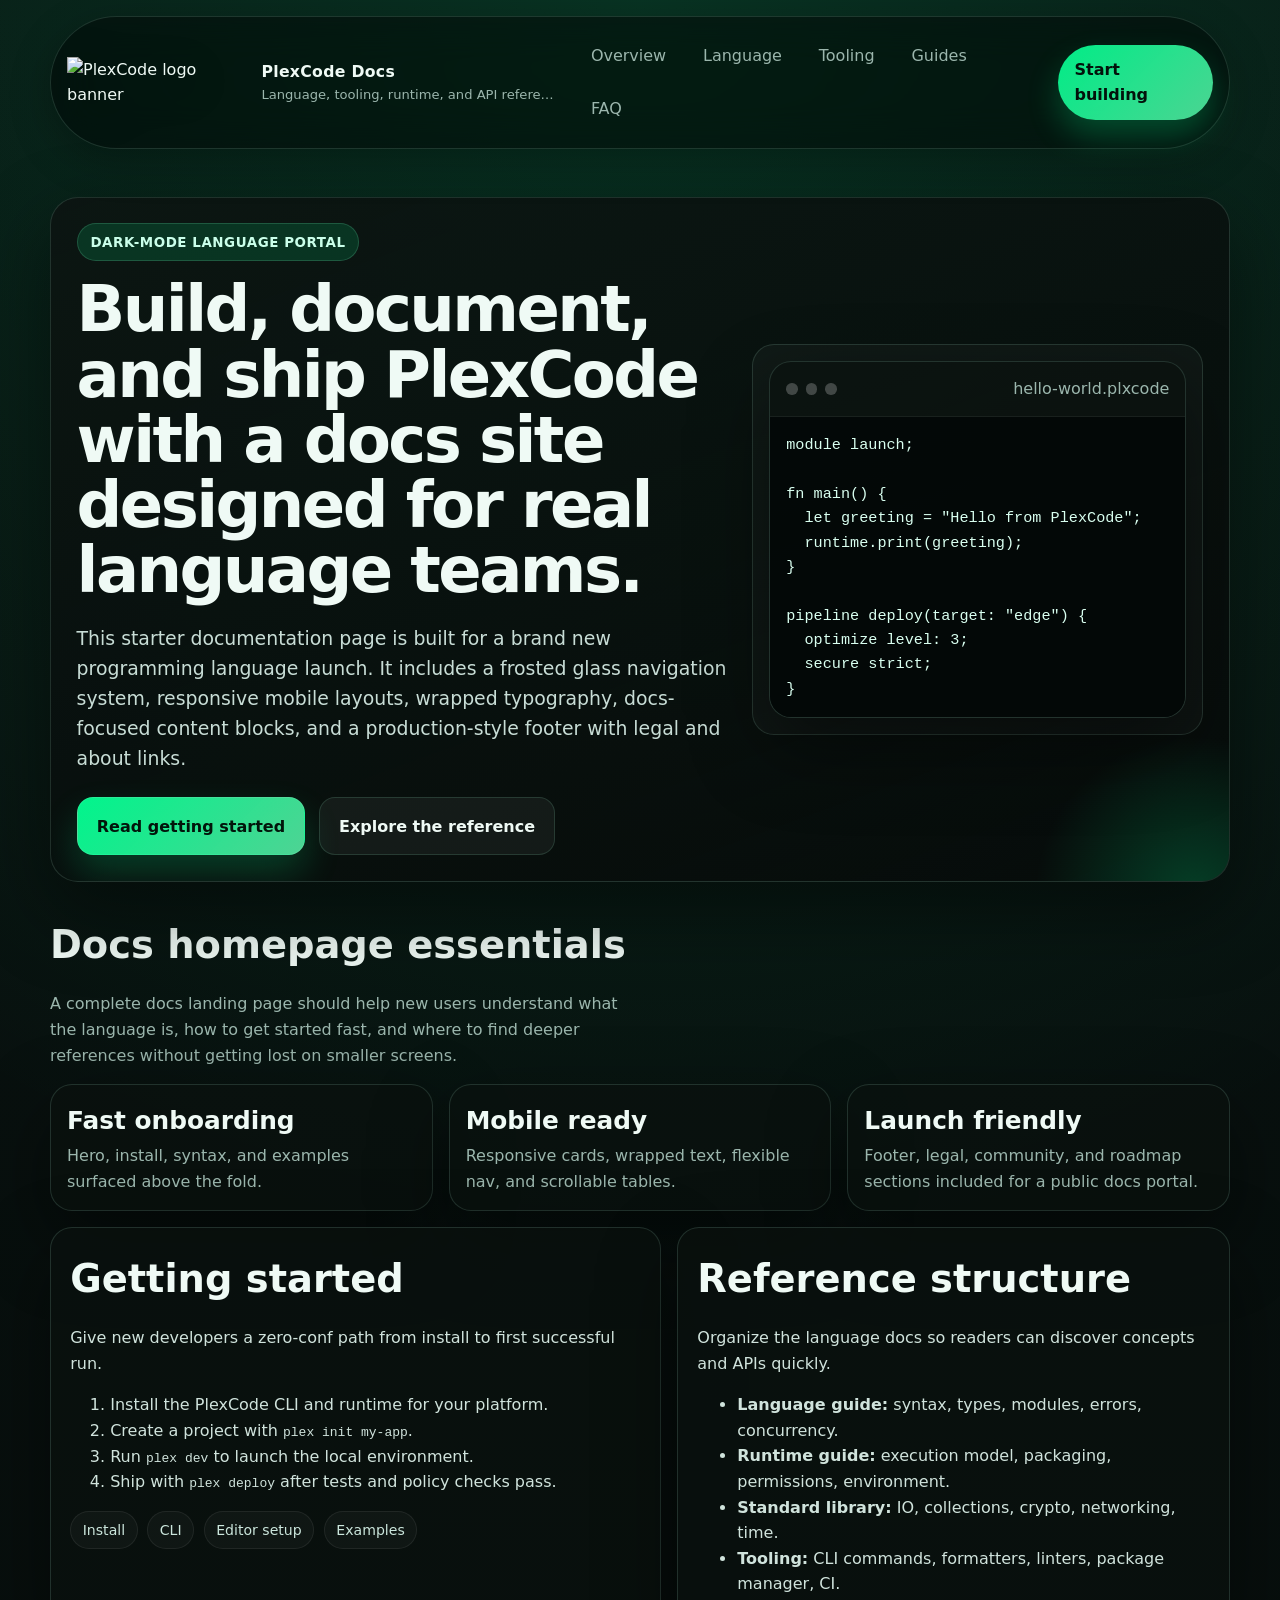
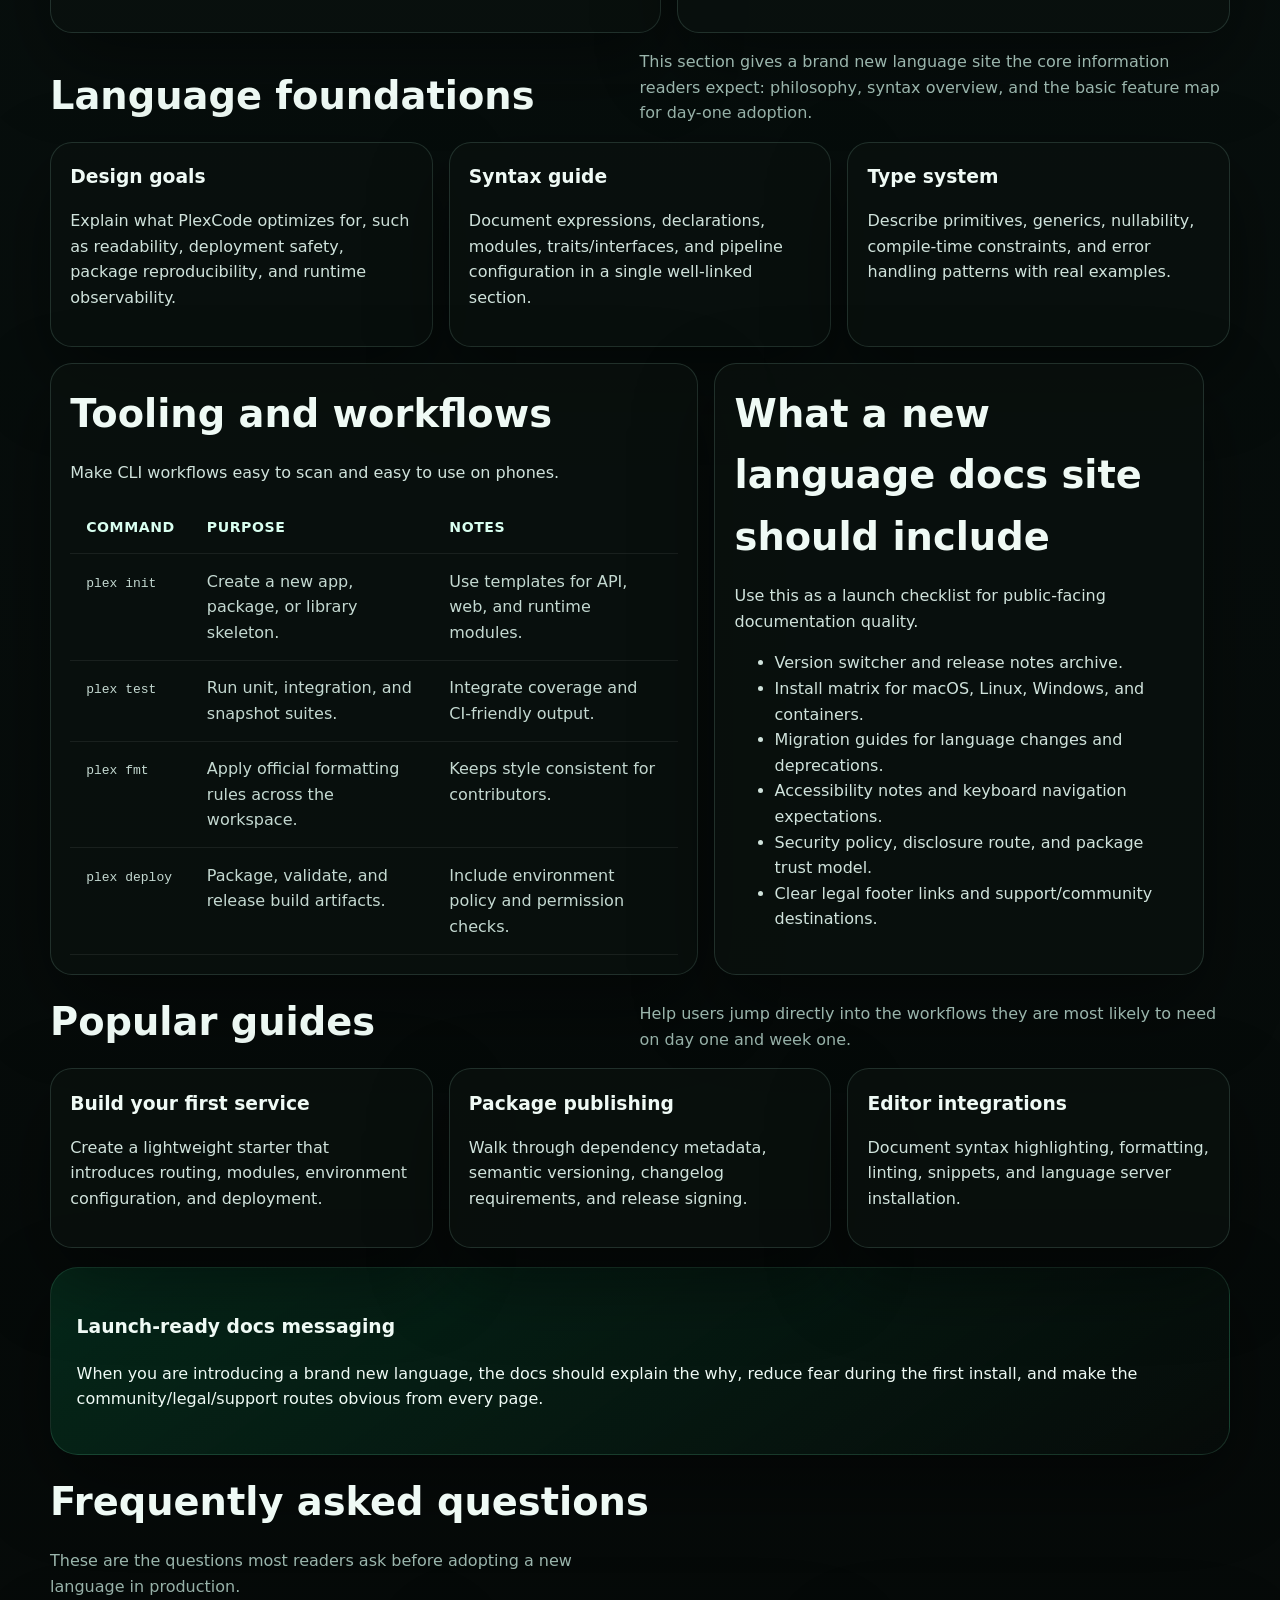
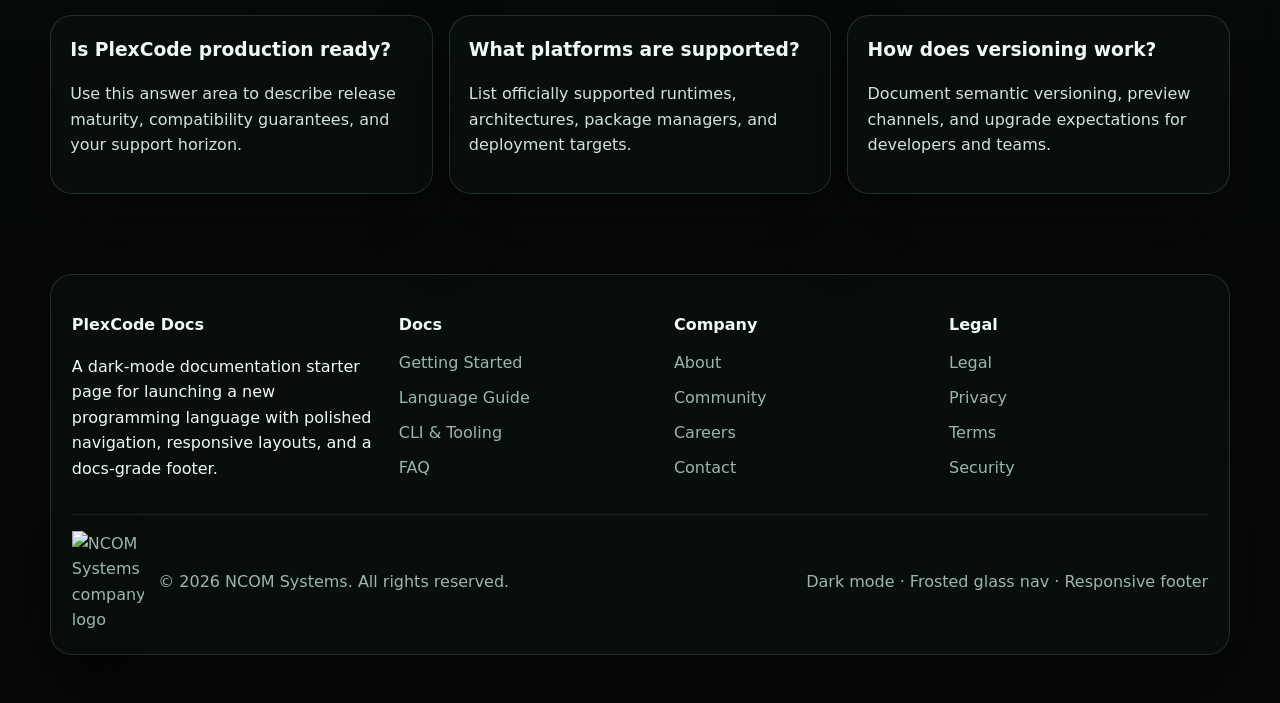
==== docs/index.html @ 43f0956f "Remove binary copies from docs site setup" ====
<!DOCTYPE html>
<html lang="en">
  <head>
    <meta charset="UTF-8" />
    <meta name="viewport" content="width=device-width, initial-scale=1.0" />
    <title>PlexCode Docs</title>
    <meta
      name="description"
      content="PlexCode documentation portal for language overview, syntax, tooling, workflows, and platform guidance."
    />
    <style>
      :root {
        color-scheme: dark;
        --bg: #07110f;
        --bg-accent: radial-gradient(circle at top, rgba(0, 245, 140, 0.14), transparent 32%),
          linear-gradient(180deg, #091311 0%, #050807 100%);
        --panel: rgba(10, 17, 15, 0.72);
        --panel-strong: rgba(7, 13, 11, 0.92);
        --border: rgba(180, 255, 222, 0.14);
        --text: #effaf5;
        --muted: #9bb6ad;
        --accent: #00f58c;
        --accent-soft: rgba(0, 245, 140, 0.14);
        --shadow: 0 30px 80px rgba(0, 0, 0, 0.45);
        --radius-xl: 28px;
        --radius-lg: 22px;
        --radius-md: 16px;
        --content-width: 1180px;
      }

      * {
        box-sizing: border-box;
      }

      html {
        scroll-behavior: smooth;
      }

      body {
        margin: 0;
        font-family: Inter, ui-sans-serif, system-ui, -apple-system, BlinkMacSystemFont, "Segoe UI",
          sans-serif;
        color: var(--text);
        background: var(--bg-accent);
        min-height: 100vh;
        line-height: 1.6;
        overflow-x: hidden;
      }

      img,
      svg {
        max-width: 100%;
      }

      a {
        color: inherit;
        text-decoration: none;
      }

      p,
      li,
      code,
      pre,
      h1,
      h2,
      h3,
      h4 {
        overflow-wrap: anywhere;
        word-break: break-word;
      }

      .page-shell {
        width: min(100% - 2rem, var(--content-width));
        margin: 0 auto;
      }

      .site-nav {
        position: sticky;
        top: 0;
        z-index: 1000;
        padding: 1rem 0;
      }

      .nav-bar {
        display: flex;
        align-items: center;
        justify-content: space-between;
        gap: 1rem;
        width: min(100% - 2rem, var(--content-width));
        margin: 0 auto;
        padding: 0.9rem 1rem;
        border: 1px solid var(--border);
        background: rgba(6, 10, 9, 0.58);
        backdrop-filter: blur(20px) saturate(150%);
        -webkit-backdrop-filter: blur(20px) saturate(150%);
        border-radius: 999px;
        box-shadow: 0 12px 40px rgba(0, 0, 0, 0.26);
      }

      .brand {
        display: inline-flex;
        align-items: center;
        gap: 0.85rem;
        min-width: 0;
      }

      .brand-mark {
        width: clamp(7.5rem, 18vw, 11.5rem);
        height: auto;
        display: block;
        object-fit: contain;
        filter: drop-shadow(0 10px 22px rgba(0, 0, 0, 0.3));
      }

      .brand-copy {
        min-width: 0;
      }

      .brand-copy strong,
      .brand-copy span {
        display: block;
        white-space: nowrap;
        overflow: hidden;
        text-overflow: ellipsis;
      }

      .brand-copy strong {
        font-size: 0.98rem;
        letter-spacing: 0.02em;
      }

      .brand-copy span {
        color: var(--muted);
        font-size: 0.82rem;
      }

      .nav-links {
        display: flex;
        align-items: center;
        gap: 0.3rem;
        flex-wrap: wrap;
      }

      .nav-links a,
      .nav-cta,
      .mobile-panel a {
        border-radius: 999px;
        padding: 0.72rem 1rem;
        color: var(--muted);
        transition: background-color 0.2s ease, color 0.2s ease, transform 0.2s ease;
      }

      .nav-links a:hover,
      .nav-links a:focus-visible,
      .mobile-panel a:hover,
      .mobile-panel a:focus-visible {
        background: rgba(255, 255, 255, 0.05);
        color: var(--text);
      }

      .nav-cta {
        background: linear-gradient(135deg, rgba(0, 245, 140, 0.96), rgba(92, 255, 176, 0.82));
        color: #03120b;
        font-weight: 700;
        box-shadow: 0 16px 32px rgba(0, 245, 140, 0.24);
      }

      .nav-cta:hover,
      .nav-cta:focus-visible {
        transform: translateY(-1px);
      }

      .menu-toggle {
        display: none;
        align-items: center;
        justify-content: center;
        width: 3rem;
        height: 3rem;
        border-radius: 999px;
        border: 1px solid var(--border);
        background: rgba(255, 255, 255, 0.04);
        color: var(--text);
        cursor: pointer;
      }

      .mobile-panel {
        display: none;
        width: min(100% - 2rem, var(--content-width));
        margin: 0.75rem auto 0;
        padding: 0.8rem;
        border-radius: 26px;
        border: 1px solid var(--border);
        background: rgba(8, 13, 12, 0.78);
        backdrop-filter: blur(20px) saturate(140%);
        -webkit-backdrop-filter: blur(20px) saturate(140%);
        box-shadow: var(--shadow);
      }

      .mobile-panel.open {
        display: grid;
        gap: 0.4rem;
      }

      .hero {
        padding: 2rem 0 1rem;
      }

      .hero-card {
        position: relative;
        overflow: hidden;
        border-radius: var(--radius-xl);
        border: 1px solid var(--border);
        background: linear-gradient(160deg, rgba(12, 21, 18, 0.95), rgba(6, 10, 9, 0.84));
        box-shadow: var(--shadow);
        padding: clamp(1.5rem, 2vw, 2rem);
      }

      .hero-grid {
        display: grid;
        grid-template-columns: 1.3fr 0.9fr;
        gap: 1.5rem;
        align-items: center;
      }

      .hero-card::after {
        content: "";
        position: absolute;
        inset: auto -12% -28% auto;
        width: 22rem;
        height: 22rem;
        background: radial-gradient(circle, rgba(0, 245, 140, 0.22), transparent 64%);
        pointer-events: none;
      }

      .eyebrow {
        display: inline-flex;
        align-items: center;
        gap: 0.55rem;
        padding: 0.45rem 0.8rem;
        border-radius: 999px;
        background: var(--accent-soft);
        color: #caffea;
        border: 1px solid rgba(130, 255, 198, 0.18);
        font-size: 0.84rem;
        font-weight: 700;
        letter-spacing: 0.04em;
        text-transform: uppercase;
      }

      h1 {
        font-size: clamp(2.2rem, 5vw, 4.6rem);
        line-height: 1.02;
        margin: 1rem 0;
        letter-spacing: -0.04em;
      }

      .hero p {
        font-size: clamp(1rem, 1.7vw, 1.18rem);
        color: #c8ddd6;
        max-width: 62ch;
      }

      .hero-actions {
        display: flex;
        flex-wrap: wrap;
        gap: 0.85rem;
        margin-top: 1.5rem;
      }

      .button {
        display: inline-flex;
        align-items: center;
        justify-content: center;
        gap: 0.65rem;
        padding: 0.95rem 1.2rem;
        border-radius: 16px;
        border: 1px solid rgba(157, 255, 210, 0.14);
        background: rgba(255, 255, 255, 0.05);
        color: var(--text);
        font-weight: 700;
      }

      .button.primary {
        background: linear-gradient(135deg, rgba(0, 245, 140, 1), rgba(94, 255, 178, 0.82));
        color: #02150b;
        box-shadow: 0 18px 36px rgba(0, 245, 140, 0.2);
      }

      .stat-grid,
      .card-grid,
      .footer-grid {
        display: grid;
        gap: 1rem;
      }

      .stat-grid {
        grid-template-columns: repeat(3, minmax(0, 1fr));
      }

      .stat-card,
      .doc-card,
      .code-panel,
      .footer-panel {
        border-radius: var(--radius-lg);
        border: 1px solid var(--border);
        background: var(--panel);
        box-shadow: var(--shadow);
      }

      .stat-card {
        padding: 1rem;
      }

      .stat-card strong {
        display: block;
        font-size: 1.55rem;
        margin-bottom: 0.15rem;
      }

      .stat-card span {
        color: var(--muted);
      }

      .preview {
        padding: 1rem;
        border-radius: var(--radius-lg);
        border: 1px solid rgba(181, 255, 223, 0.14);
        background: rgba(255, 255, 255, 0.03);
      }

      .code-panel {
        overflow: hidden;
      }

      .code-header {
        display: flex;
        align-items: center;
        justify-content: space-between;
        gap: 1rem;
        padding: 0.9rem 1rem;
        border-bottom: 1px solid rgba(255, 255, 255, 0.06);
        color: var(--muted);
      }

      .code-dots {
        display: inline-flex;
        gap: 0.5rem;
      }

      .code-dots span {
        width: 0.72rem;
        height: 0.72rem;
        border-radius: 50%;
        background: rgba(255, 255, 255, 0.22);
      }

      pre {
        margin: 0;
        padding: 1rem;
        font-size: 0.95rem;
        color: #d9fff0;
        background: rgba(2, 7, 6, 0.84);
        overflow-x: auto;
      }

      main {
        padding-bottom: 4rem;
      }

      section {
        padding: 1rem 0 0;
      }

      .section-header {
        display: flex;
        align-items: end;
        justify-content: space-between;
        gap: 1rem;
        margin-bottom: 1rem;
        flex-wrap: wrap;
      }

      .section-header h2 {
        margin: 0;
        font-size: clamp(1.6rem, 3vw, 2.4rem);
      }

      .section-header p {
        margin: 0;
        color: var(--muted);
        max-width: 58ch;
      }

      .card-grid {
        grid-template-columns: repeat(3, minmax(0, 1fr));
      }

      .doc-card {
        padding: 1.2rem;
      }

      .doc-card h3 {
        margin-top: 0;
        margin-bottom: 0.45rem;
      }

      .doc-card p,
      .doc-card li {
        color: #d0e3dc;
      }

      .chip-row {
        display: flex;
        flex-wrap: wrap;
        gap: 0.6rem;
      }

      .chip {
        display: inline-flex;
        align-items: center;
        padding: 0.42rem 0.72rem;
        border-radius: 999px;
        border: 1px solid rgba(255, 255, 255, 0.07);
        background: rgba(255, 255, 255, 0.03);
        color: #cbe6dc;
        font-size: 0.88rem;
      }

      .two-up {
        display: grid;
        grid-template-columns: 1.05fr 0.95fr;
        gap: 1rem;
      }

      .table-wrap {
        overflow-x: auto;
      }

      table {
        width: 100%;
        border-collapse: collapse;
        min-width: 38rem;
      }

      th,
      td {
        text-align: left;
        padding: 0.9rem 1rem;
        border-bottom: 1px solid rgba(255, 255, 255, 0.07);
        vertical-align: top;
      }

      th {
        color: #d9fff0;
        font-size: 0.88rem;
        letter-spacing: 0.04em;
        text-transform: uppercase;
      }

      td {
        color: #c4d9d1;
      }

      .cta-panel {
        margin-top: 1.2rem;
        padding: clamp(1.3rem, 2vw, 1.8rem);
        border-radius: var(--radius-xl);
        border: 1px solid rgba(133, 255, 200, 0.14);
        background: linear-gradient(145deg, rgba(0, 245, 140, 0.12), rgba(7, 12, 10, 0.86));
        box-shadow: var(--shadow);
      }

      footer {
        padding: 1rem 0 3rem;
      }

      .footer-panel {
        padding: 1.3rem;
      }

      .footer-grid {
        grid-template-columns: 1.2fr repeat(3, minmax(0, 1fr));
      }

      .footer-title {
        margin: 0 0 0.75rem;
        font-size: 1rem;
      }

      .footer-list {
        list-style: none;
        margin: 0;
        padding: 0;
        display: grid;
        gap: 0.6rem;
        color: var(--muted);
      }

      .footer-bottom {
        display: flex;
        align-items: center;
        justify-content: space-between;
        gap: 1rem;
        margin-top: 1rem;
        padding-top: 1rem;
        border-top: 1px solid rgba(255, 255, 255, 0.08);
        color: var(--muted);
        flex-wrap: wrap;
      }

      .footer-signoff {
        display: inline-flex;
        align-items: center;
        gap: 0.9rem;
        min-width: 0;
      }

      .footer-logo {
        width: clamp(3rem, 8vw, 4.5rem);
        height: auto;
        object-fit: contain;
        filter: drop-shadow(0 12px 20px rgba(0, 0, 0, 0.3));
        flex-shrink: 0;
      }

      @media (max-width: 980px) {
        .hero-grid,
        .two-up,
        .card-grid,
        .footer-grid,
        .stat-grid {
          grid-template-columns: 1fr;
        }

        .nav-links,
        .nav-cta {
          display: none;
        }

        .menu-toggle {
          display: inline-flex;
        }

        .nav-bar {
          border-radius: 28px;
        }
      }

      @media (max-width: 640px) {
        body {
          font-size: 15px;
        }

        .page-shell,
        .nav-bar,
        .mobile-panel {
          width: min(100% - 1rem, var(--content-width));
        }

        .hero-card,
        .doc-card,
        .stat-card,
        .footer-panel,
        .cta-panel {
          border-radius: 20px;
        }

        .button,
        .nav-links a,
        .mobile-panel a,
        .nav-cta {
          width: 100%;
          justify-content: center;
        }

        table {
          min-width: 30rem;
        }
      }
    </style>
  </head>
  <body>
    <header class="site-nav">
      <div class="nav-bar">
        <a class="brand" href="#top" aria-label="PlexCode Docs home">
          <img class="brand-mark" src="https://raw.githubusercontent.com/pfn000/PleX/main/Assets/Images/PleXcode%20Banner.PNG" alt="PlexCode logo banner" />
          <div class="brand-copy">
            <strong>PlexCode Docs</strong>
            <span>Language, tooling, runtime, and API reference</span>
          </div>
        </a>

        <nav class="nav-links" aria-label="Primary navigation">
          <a href="#overview">Overview</a>
          <a href="#language">Language</a>
          <a href="#tooling">Tooling</a>
          <a href="#guides">Guides</a>
          <a href="#faq">FAQ</a>
        </nav>

        <a class="nav-cta" href="#start">Start building</a>
        <button class="menu-toggle" id="menuToggle" aria-expanded="false" aria-controls="mobileMenu">
          ☰
        </button>
      </div>

      <nav class="mobile-panel" id="mobileMenu" aria-label="Mobile navigation">
        <a href="#overview">Overview</a>
        <a href="#language">Language</a>
        <a href="#tooling">Tooling</a>
        <a href="#guides">Guides</a>
        <a href="#faq">FAQ</a>
        <a class="nav-cta" href="#start">Start building</a>
      </nav>
    </header>

    <main id="top">
      <section class="hero">
        <div class="page-shell">
          <div class="hero-card">
            <div class="hero-grid">
              <div>
                <div class="eyebrow">Dark-mode language portal</div>
                <h1>Build, document, and ship PlexCode with a docs site designed for real language teams.</h1>
                <p>
                  This starter documentation page is built for a brand new programming language launch. It includes a frosted glass navigation system, responsive mobile layouts, wrapped typography, docs-focused content blocks, and a production-style footer with legal and about links.
                </p>
                <div class="hero-actions">
                  <a class="button primary" href="#start">Read getting started</a>
                  <a class="button" href="#reference">Explore the reference</a>
                </div>
              </div>

              <div class="preview">
                <div class="code-panel">
                  <div class="code-header">
                    <span class="code-dots"><span></span><span></span><span></span></span>
                    <span>hello-world.plxcode</span>
                  </div>
                  <pre><code>module launch;

fn main() {
  let greeting = "Hello from PlexCode";
  runtime.print(greeting);
}

pipeline deploy(target: "edge") {
  optimize level: 3;
  secure strict;
}</code></pre>
                </div>
              </div>
            </div>
          </div>
        </div>
      </section>

      <section id="overview">
        <div class="page-shell">
          <div class="section-header">
            <div>
              <h2>Docs homepage essentials</h2>
            </div>
            <p>
              A complete docs landing page should help new users understand what the language is, how to get started fast, and where to find deeper references without getting lost on smaller screens.
            </p>
          </div>

          <div class="stat-grid">
            <article class="stat-card">
              <strong>Fast onboarding</strong>
              <span>Hero, install, syntax, and examples surfaced above the fold.</span>
            </article>
            <article class="stat-card">
              <strong>Mobile ready</strong>
              <span>Responsive cards, wrapped text, flexible nav, and scrollable tables.</span>
            </article>
            <article class="stat-card">
              <strong>Launch friendly</strong>
              <span>Footer, legal, community, and roadmap sections included for a public docs portal.</span>
            </article>
          </div>
        </div>
      </section>

      <section id="start">
        <div class="page-shell two-up">
          <article class="doc-card">
            <div class="section-header">
              <div>
                <h2>Getting started</h2>
              </div>
              <p>Give new developers a zero-conf path from install to first successful run.</p>
            </div>
            <ol>
              <li>Install the PlexCode CLI and runtime for your platform.</li>
              <li>Create a project with <code>plex init my-app</code>.</li>
              <li>Run <code>plex dev</code> to launch the local environment.</li>
              <li>Ship with <code>plex deploy</code> after tests and policy checks pass.</li>
            </ol>
            <div class="chip-row" aria-label="Quick links">
              <span class="chip">Install</span>
              <span class="chip">CLI</span>
              <span class="chip">Editor setup</span>
              <span class="chip">Examples</span>
            </div>
          </article>

          <article class="doc-card" id="reference">
            <div class="section-header">
              <div>
                <h2>Reference structure</h2>
              </div>
              <p>Organize the language docs so readers can discover concepts and APIs quickly.</p>
            </div>
            <ul>
              <li><strong>Language guide:</strong> syntax, types, modules, errors, concurrency.</li>
              <li><strong>Runtime guide:</strong> execution model, packaging, permissions, environment.</li>
              <li><strong>Standard library:</strong> IO, collections, crypto, networking, time.</li>
              <li><strong>Tooling:</strong> CLI commands, formatters, linters, package manager, CI.</li>
            </ul>
          </article>
        </div>
      </section>

      <section id="language">
        <div class="page-shell">
          <div class="section-header">
            <div>
              <h2>Language foundations</h2>
            </div>
            <p>
              This section gives a brand new language site the core information readers expect: philosophy, syntax overview, and the basic feature map for day-one adoption.
            </p>
          </div>

          <div class="card-grid">
            <article class="doc-card">
              <h3>Design goals</h3>
              <p>Explain what PlexCode optimizes for, such as readability, deployment safety, package reproducibility, and runtime observability.</p>
            </article>
            <article class="doc-card">
              <h3>Syntax guide</h3>
              <p>Document expressions, declarations, modules, traits/interfaces, and pipeline configuration in a single well-linked section.</p>
            </article>
            <article class="doc-card">
              <h3>Type system</h3>
              <p>Describe primitives, generics, nullability, compile-time constraints, and error handling patterns with real examples.</p>
            </article>
          </div>
        </div>
      </section>

      <section id="tooling">
        <div class="page-shell two-up">
          <article class="doc-card">
            <div class="section-header">
              <div>
                <h2>Tooling and workflows</h2>
              </div>
              <p>Make CLI workflows easy to scan and easy to use on phones.</p>
            </div>
            <div class="table-wrap">
              <table>
                <thead>
                  <tr>
                    <th>Command</th>
                    <th>Purpose</th>
                    <th>Notes</th>
                  </tr>
                </thead>
                <tbody>
                  <tr>
                    <td><code>plex init</code></td>
                    <td>Create a new app, package, or library skeleton.</td>
                    <td>Use templates for API, web, and runtime modules.</td>
                  </tr>
                  <tr>
                    <td><code>plex test</code></td>
                    <td>Run unit, integration, and snapshot suites.</td>
                    <td>Integrate coverage and CI-friendly output.</td>
                  </tr>
                  <tr>
                    <td><code>plex fmt</code></td>
                    <td>Apply official formatting rules across the workspace.</td>
                    <td>Keeps style consistent for contributors.</td>
                  </tr>
                  <tr>
                    <td><code>plex deploy</code></td>
                    <td>Package, validate, and release build artifacts.</td>
                    <td>Include environment policy and permission checks.</td>
                  </tr>
                </tbody>
              </table>
            </div>
          </article>

          <article class="doc-card">
            <div class="section-header">
              <div>
                <h2>What a new language docs site should include</h2>
              </div>
              <p>Use this as a launch checklist for public-facing documentation quality.</p>
            </div>
            <ul>
              <li>Version switcher and release notes archive.</li>
              <li>Install matrix for macOS, Linux, Windows, and containers.</li>
              <li>Migration guides for language changes and deprecations.</li>
              <li>Accessibility notes and keyboard navigation expectations.</li>
              <li>Security policy, disclosure route, and package trust model.</li>
              <li>Clear legal footer links and support/community destinations.</li>
            </ul>
          </article>
        </div>
      </section>

      <section id="guides">
        <div class="page-shell">
          <div class="section-header">
            <div>
              <h2>Popular guides</h2>
            </div>
            <p>Help users jump directly into the workflows they are most likely to need on day one and week one.</p>
          </div>
          <div class="card-grid">
            <article class="doc-card">
              <h3>Build your first service</h3>
              <p>Create a lightweight starter that introduces routing, modules, environment configuration, and deployment.</p>
            </article>
            <article class="doc-card">
              <h3>Package publishing</h3>
              <p>Walk through dependency metadata, semantic versioning, changelog requirements, and release signing.</p>
            </article>
            <article class="doc-card">
              <h3>Editor integrations</h3>
              <p>Document syntax highlighting, formatting, linting, snippets, and language server installation.</p>
            </article>
          </div>

          <div class="cta-panel">
            <h3>Launch-ready docs messaging</h3>
            <p>
              When you are introducing a brand new language, the docs should explain the why, reduce fear during the first install, and make the community/legal/support routes obvious from every page.
            </p>
          </div>
        </div>
      </section>

      <section id="faq">
        <div class="page-shell">
          <div class="section-header">
            <div>
              <h2>Frequently asked questions</h2>
            </div>
            <p>These are the questions most readers ask before adopting a new language in production.</p>
          </div>
          <div class="card-grid">
            <article class="doc-card">
              <h3>Is PlexCode production ready?</h3>
              <p>Use this answer area to describe release maturity, compatibility guarantees, and your support horizon.</p>
            </article>
            <article class="doc-card">
              <h3>What platforms are supported?</h3>
              <p>List officially supported runtimes, architectures, package managers, and deployment targets.</p>
            </article>
            <article class="doc-card">
              <h3>How does versioning work?</h3>
              <p>Document semantic versioning, preview channels, and upgrade expectations for developers and teams.</p>
            </article>
          </div>
        </div>
      </section>
    </main>

    <footer>
      <div class="page-shell">
        <div class="footer-panel">
          <div class="footer-grid">
            <section>
              <h3 class="footer-title">PlexCode Docs</h3>
              <p>
                A dark-mode documentation starter page for launching a new programming language with polished navigation, responsive layouts, and a docs-grade footer.
              </p>
            </section>
            <section>
              <h3 class="footer-title">Docs</h3>
              <ul class="footer-list">
                <li><a href="#start">Getting Started</a></li>
                <li><a href="#language">Language Guide</a></li>
                <li><a href="#tooling">CLI &amp; Tooling</a></li>
                <li><a href="#faq">FAQ</a></li>
              </ul>
            </section>
            <section>
              <h3 class="footer-title">Company</h3>
              <ul class="footer-list">
                <li><a href="#">About</a></li>
                <li><a href="#">Community</a></li>
                <li><a href="#">Careers</a></li>
                <li><a href="#">Contact</a></li>
              </ul>
            </section>
            <section>
              <h3 class="footer-title">Legal</h3>
              <ul class="footer-list">
                <li><a href="#">Legal</a></li>
                <li><a href="#">Privacy</a></li>
                <li><a href="#">Terms</a></li>
                <li><a href="#">Security</a></li>
              </ul>
            </section>
          </div>

          <div class="footer-bottom">
            <div class="footer-signoff">
              <img class="footer-logo" src="https://raw.githubusercontent.com/pfn000/PleX/main/Assets/Images/NCOM%20Logo.png" alt="NCOM Systems company logo" />
              <span>© 2026 NCOM Systems. All rights reserved.</span>
            </div>
            <span>Dark mode · Frosted glass nav · Responsive footer</span>
          </div>
        </div>
      </div>
    </footer>

    <script>
      const menuToggle = document.getElementById('menuToggle');
      const mobileMenu = document.getElementById('mobileMenu');

      menuToggle?.addEventListener('click', () => {
        const isOpen = mobileMenu.classList.toggle('open');
        menuToggle.setAttribute('aria-expanded', String(isOpen));
      });

      mobileMenu?.querySelectorAll('a').forEach((link) => {
        link.addEventListener('click', () => {
          mobileMenu.classList.remove('open');
          menuToggle.setAttribute('aria-expanded', 'false');
        });
      });
    </script>
  </body>
</html>
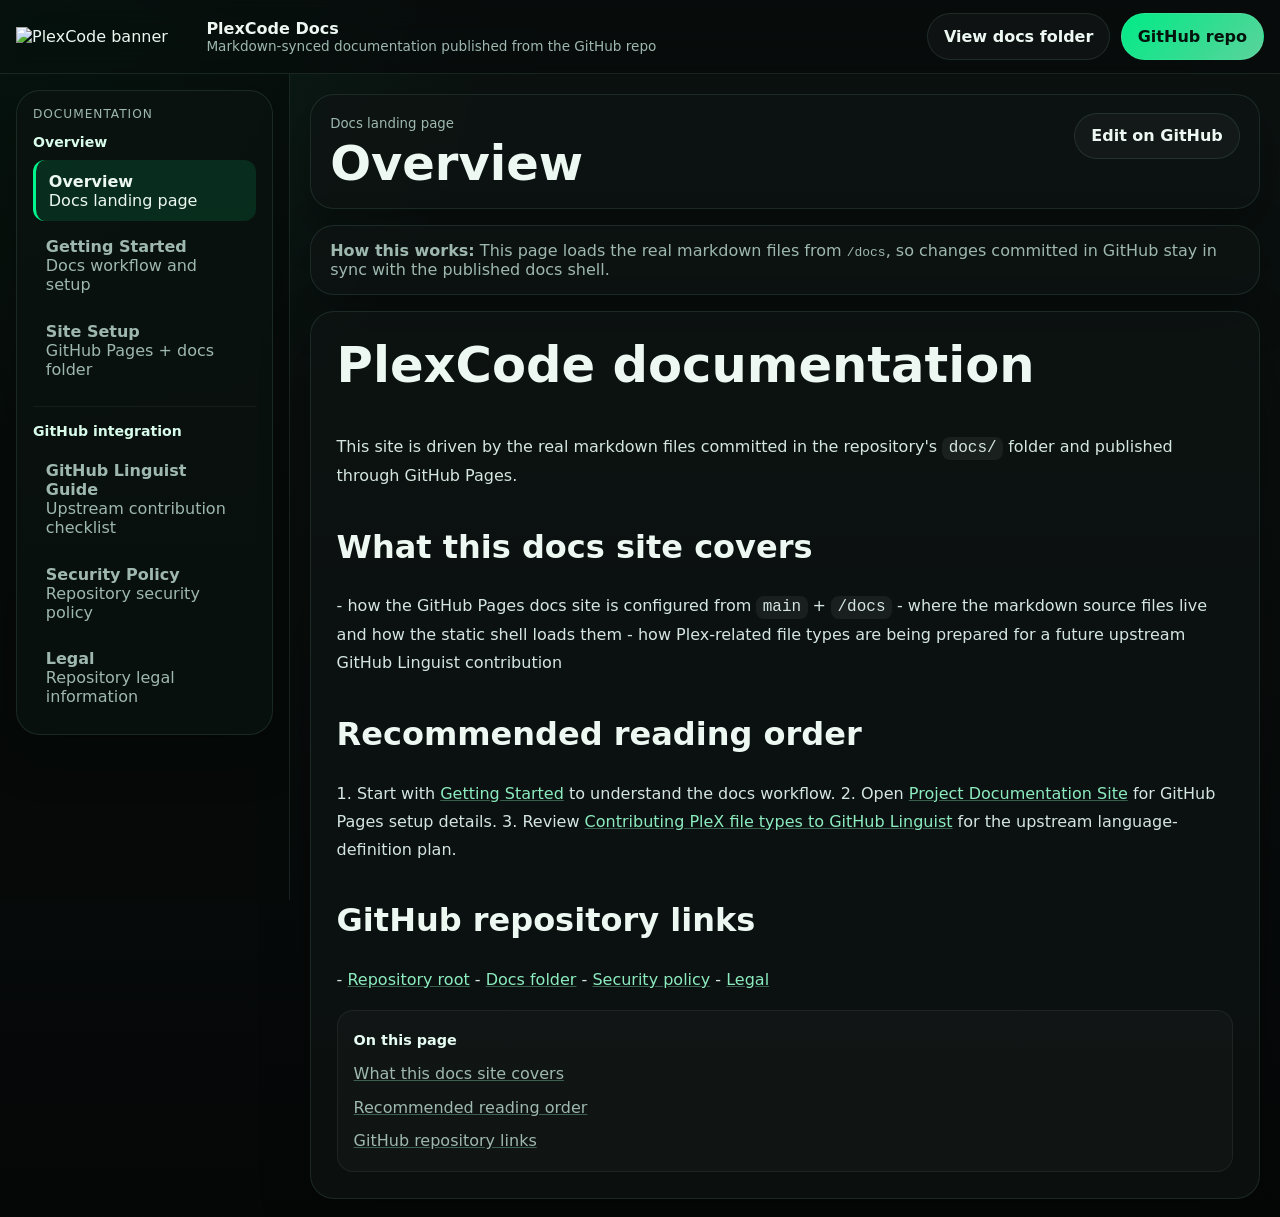
==== commit 5db96f33: "Redesign docs site as markdown-driven sidebar layout" ====
--- a/docs/index.html
+++ b/docs/index.html
@@ -6,26 +6,25 @@
     <title>PlexCode Docs</title>
     <meta
       name="description"
-      content="PlexCode documentation portal for language overview, syntax, tooling, workflows, and platform guidance."
+      content="PlexCode documentation rendered from the markdown files committed in the docs folder."
     />
     <style>
       :root {
         color-scheme: dark;
-        --bg: #07110f;
-        --bg-accent: radial-gradient(circle at top, rgba(0, 245, 140, 0.14), transparent 32%),
-          linear-gradient(180deg, #091311 0%, #050807 100%);
-        --panel: rgba(10, 17, 15, 0.72);
-        --panel-strong: rgba(7, 13, 11, 0.92);
-        --border: rgba(180, 255, 222, 0.14);
-        --text: #effaf5;
-        --muted: #9bb6ad;
+        --bg: #09100f;
+        --bg-elevated: rgba(14, 20, 18, 0.9);
+        --panel: rgba(17, 25, 22, 0.78);
+        --panel-soft: rgba(255, 255, 255, 0.03);
+        --border: rgba(177, 255, 219, 0.1);
+        --text: #edf8f2;
+        --muted: #9eb8af;
         --accent: #00f58c;
-        --accent-soft: rgba(0, 245, 140, 0.14);
-        --shadow: 0 30px 80px rgba(0, 0, 0, 0.45);
-        --radius-xl: 28px;
-        --radius-lg: 22px;
-        --radius-md: 16px;
-        --content-width: 1180px;
+        --accent-soft: rgba(0, 245, 140, 0.12);
+        --shadow: 0 18px 50px rgba(0, 0, 0, 0.28);
+        --topbar-h: 74px;
+        --sidebar-w: 290px;
+        --radius-xl: 24px;
+        --radius-lg: 18px;
       }
 
       * {
@@ -38,18 +37,12 @@
 
       body {
         margin: 0;
-        font-family: Inter, ui-sans-serif, system-ui, -apple-system, BlinkMacSystemFont, "Segoe UI",
-          sans-serif;
+        font-family: Inter, ui-sans-serif, system-ui, -apple-system, BlinkMacSystemFont, "Segoe UI", sans-serif;
+        background:
+          radial-gradient(circle at top left, rgba(0, 245, 140, 0.08), transparent 28%),
+          linear-gradient(180deg, #0b1210 0%, #050707 100%);
         color: var(--text);
-        background: var(--bg-accent);
         min-height: 100vh;
-        line-height: 1.6;
-        overflow-x: hidden;
-      }
-
-      img,
-      svg {
-        max-width: 100%;
       }
 
       a {
@@ -57,886 +50,565 @@
         text-decoration: none;
       }
 
+      img {
+        max-width: 100%;
+        display: block;
+      }
+
+      code,
+      pre,
       p,
       li,
-      code,
-      pre,
       h1,
       h2,
       h3,
-      h4 {
+      h4,
+      h5,
+      h6 {
         overflow-wrap: anywhere;
-        word-break: break-word;
-      }
-
-      .page-shell {
-        width: min(100% - 2rem, var(--content-width));
-        margin: 0 auto;
-      }
-
-      .site-nav {
+      }
+
+      .topbar {
         position: sticky;
         top: 0;
-        z-index: 1000;
-        padding: 1rem 0;
-      }
-
-      .nav-bar {
+        z-index: 40;
+        height: var(--topbar-h);
         display: flex;
         align-items: center;
         justify-content: space-between;
         gap: 1rem;
-        width: min(100% - 2rem, var(--content-width));
-        margin: 0 auto;
-        padding: 0.9rem 1rem;
-        border: 1px solid var(--border);
-        background: rgba(6, 10, 9, 0.58);
+        padding: 0 1rem;
+        border-bottom: 1px solid var(--border);
+        background: rgba(7, 11, 10, 0.72);
         backdrop-filter: blur(20px) saturate(150%);
         -webkit-backdrop-filter: blur(20px) saturate(150%);
-        border-radius: 999px;
-        box-shadow: 0 12px 40px rgba(0, 0, 0, 0.26);
-      }
-
-      .brand {
-        display: inline-flex;
+      }
+
+      .brand-wrap {
+        display: flex;
         align-items: center;
-        gap: 0.85rem;
+        gap: 0.9rem;
         min-width: 0;
       }
 
-      .brand-mark {
-        width: clamp(7.5rem, 18vw, 11.5rem);
-        height: auto;
-        display: block;
+      .brand-wrap img {
+        width: clamp(8rem, 16vw, 11rem);
         object-fit: contain;
-        filter: drop-shadow(0 10px 22px rgba(0, 0, 0, 0.3));
       }
 
       .brand-copy {
         min-width: 0;
       }
 
-      .brand-copy strong,
+      .brand-copy strong {
+        display: block;
+        font-size: 1rem;
+      }
+
       .brand-copy span {
         display: block;
-        white-space: nowrap;
-        overflow: hidden;
-        text-overflow: ellipsis;
-      }
-
-      .brand-copy strong {
-        font-size: 0.98rem;
-        letter-spacing: 0.02em;
-      }
-
-      .brand-copy span {
         color: var(--muted);
-        font-size: 0.82rem;
-      }
-
-      .nav-links {
+        font-size: 0.85rem;
+      }
+
+      .topbar-actions {
         display: flex;
         align-items: center;
-        gap: 0.3rem;
+        gap: 0.65rem;
         flex-wrap: wrap;
       }
 
-      .nav-links a,
-      .nav-cta,
-      .mobile-panel a {
-        border-radius: 999px;
-        padding: 0.72rem 1rem;
-        color: var(--muted);
-        transition: background-color 0.2s ease, color 0.2s ease, transform 0.2s ease;
-      }
-
-      .nav-links a:hover,
-      .nav-links a:focus-visible,
-      .mobile-panel a:hover,
-      .mobile-panel a:focus-visible {
-        background: rgba(255, 255, 255, 0.05);
-        color: var(--text);
-      }
-
-      .nav-cta {
-        background: linear-gradient(135deg, rgba(0, 245, 140, 0.96), rgba(92, 255, 176, 0.82));
-        color: #03120b;
-        font-weight: 700;
-        box-shadow: 0 16px 32px rgba(0, 245, 140, 0.24);
-      }
-
-      .nav-cta:hover,
-      .nav-cta:focus-visible {
-        transform: translateY(-1px);
-      }
-
-      .menu-toggle {
-        display: none;
-        align-items: center;
-        justify-content: center;
-        width: 3rem;
-        height: 3rem;
-        border-radius: 999px;
-        border: 1px solid var(--border);
-        background: rgba(255, 255, 255, 0.04);
-        color: var(--text);
-        cursor: pointer;
-      }
-
-      .mobile-panel {
-        display: none;
-        width: min(100% - 2rem, var(--content-width));
-        margin: 0.75rem auto 0;
-        padding: 0.8rem;
-        border-radius: 26px;
-        border: 1px solid var(--border);
-        background: rgba(8, 13, 12, 0.78);
-        backdrop-filter: blur(20px) saturate(140%);
-        -webkit-backdrop-filter: blur(20px) saturate(140%);
-        box-shadow: var(--shadow);
-      }
-
-      .mobile-panel.open {
-        display: grid;
-        gap: 0.4rem;
-      }
-
-      .hero {
-        padding: 2rem 0 1rem;
-      }
-
-      .hero-card {
-        position: relative;
-        overflow: hidden;
-        border-radius: var(--radius-xl);
-        border: 1px solid var(--border);
-        background: linear-gradient(160deg, rgba(12, 21, 18, 0.95), rgba(6, 10, 9, 0.84));
-        box-shadow: var(--shadow);
-        padding: clamp(1.5rem, 2vw, 2rem);
-      }
-
-      .hero-grid {
-        display: grid;
-        grid-template-columns: 1.3fr 0.9fr;
-        gap: 1.5rem;
-        align-items: center;
-      }
-
-      .hero-card::after {
-        content: "";
-        position: absolute;
-        inset: auto -12% -28% auto;
-        width: 22rem;
-        height: 22rem;
-        background: radial-gradient(circle, rgba(0, 245, 140, 0.22), transparent 64%);
-        pointer-events: none;
-      }
-
-      .eyebrow {
-        display: inline-flex;
-        align-items: center;
-        gap: 0.55rem;
-        padding: 0.45rem 0.8rem;
-        border-radius: 999px;
-        background: var(--accent-soft);
-        color: #caffea;
-        border: 1px solid rgba(130, 255, 198, 0.18);
-        font-size: 0.84rem;
-        font-weight: 700;
-        letter-spacing: 0.04em;
-        text-transform: uppercase;
-      }
-
-      h1 {
-        font-size: clamp(2.2rem, 5vw, 4.6rem);
-        line-height: 1.02;
-        margin: 1rem 0;
-        letter-spacing: -0.04em;
-      }
-
-      .hero p {
-        font-size: clamp(1rem, 1.7vw, 1.18rem);
-        color: #c8ddd6;
-        max-width: 62ch;
-      }
-
-      .hero-actions {
-        display: flex;
-        flex-wrap: wrap;
-        gap: 0.85rem;
-        margin-top: 1.5rem;
-      }
-
-      .button {
+      .ghost-btn,
+      .solid-btn,
+      .sidebar-toggle {
         display: inline-flex;
         align-items: center;
         justify-content: center;
-        gap: 0.65rem;
-        padding: 0.95rem 1.2rem;
-        border-radius: 16px;
-        border: 1px solid rgba(157, 255, 210, 0.14);
-        background: rgba(255, 255, 255, 0.05);
+        gap: 0.5rem;
+        min-height: 42px;
+        padding: 0.8rem 1rem;
+        border-radius: 999px;
+        border: 1px solid var(--border);
+        font-weight: 600;
+      }
+
+      .ghost-btn,
+      .sidebar-toggle {
+        background: rgba(255, 255, 255, 0.03);
         color: var(--text);
-        font-weight: 700;
-      }
-
-      .button.primary {
-        background: linear-gradient(135deg, rgba(0, 245, 140, 1), rgba(94, 255, 178, 0.82));
-        color: #02150b;
-        box-shadow: 0 18px 36px rgba(0, 245, 140, 0.2);
-      }
-
-      .stat-grid,
-      .card-grid,
-      .footer-grid {
+      }
+
+      .solid-btn {
+        background: linear-gradient(135deg, rgba(0, 245, 140, 0.96), rgba(111, 255, 188, 0.82));
+        color: #04140d;
+      }
+
+      .app {
         display: grid;
-        gap: 1rem;
-      }
-
-      .stat-grid {
-        grid-template-columns: repeat(3, minmax(0, 1fr));
-      }
-
-      .stat-card,
-      .doc-card,
-      .code-panel,
-      .footer-panel {
-        border-radius: var(--radius-lg);
+        grid-template-columns: var(--sidebar-w) minmax(0, 1fr);
+        min-height: calc(100vh - var(--topbar-h));
+      }
+
+      .sidebar {
+        position: sticky;
+        top: var(--topbar-h);
+        height: calc(100vh - var(--topbar-h));
+        overflow-y: auto;
+        padding: 1rem;
+        border-right: 1px solid var(--border);
+        background: rgba(6, 10, 9, 0.55);
+      }
+
+      .sidebar-shell {
+        padding: 1rem;
         border: 1px solid var(--border);
-        background: var(--panel);
+        border-radius: var(--radius-xl);
+        background: rgba(12, 19, 17, 0.74);
         box-shadow: var(--shadow);
       }
 
-      .stat-card {
-        padding: 1rem;
-      }
-
-      .stat-card strong {
-        display: block;
-        font-size: 1.55rem;
-        margin-bottom: 0.15rem;
-      }
-
-      .stat-card span {
+      .sidebar-label {
+        margin: 0 0 0.8rem;
         color: var(--muted);
-      }
-
-      .preview {
-        padding: 1rem;
-        border-radius: var(--radius-lg);
-        border: 1px solid rgba(181, 255, 223, 0.14);
-        background: rgba(255, 255, 255, 0.03);
-      }
-
-      .code-panel {
-        overflow: hidden;
-      }
-
-      .code-header {
-        display: flex;
-        align-items: center;
-        justify-content: space-between;
-        gap: 1rem;
-        padding: 0.9rem 1rem;
-        border-bottom: 1px solid rgba(255, 255, 255, 0.06);
-        color: var(--muted);
-      }
-
-      .code-dots {
-        display: inline-flex;
-        gap: 0.5rem;
-      }
-
-      .code-dots span {
-        width: 0.72rem;
-        height: 0.72rem;
-        border-radius: 50%;
-        background: rgba(255, 255, 255, 0.22);
-      }
-
-      pre {
-        margin: 0;
-        padding: 1rem;
-        font-size: 0.95rem;
-        color: #d9fff0;
-        background: rgba(2, 7, 6, 0.84);
-        overflow-x: auto;
-      }
-
-      main {
-        padding-bottom: 4rem;
-      }
-
-      section {
-        padding: 1rem 0 0;
-      }
-
-      .section-header {
-        display: flex;
-        align-items: end;
-        justify-content: space-between;
-        gap: 1rem;
-        margin-bottom: 1rem;
-        flex-wrap: wrap;
-      }
-
-      .section-header h2 {
-        margin: 0;
-        font-size: clamp(1.6rem, 3vw, 2.4rem);
-      }
-
-      .section-header p {
-        margin: 0;
-        color: var(--muted);
-        max-width: 58ch;
-      }
-
-      .card-grid {
-        grid-template-columns: repeat(3, minmax(0, 1fr));
-      }
-
-      .doc-card {
-        padding: 1.2rem;
-      }
-
-      .doc-card h3 {
-        margin-top: 0;
-        margin-bottom: 0.45rem;
-      }
-
-      .doc-card p,
-      .doc-card li {
-        color: #d0e3dc;
-      }
-
-      .chip-row {
-        display: flex;
-        flex-wrap: wrap;
-        gap: 0.6rem;
-      }
-
-      .chip {
-        display: inline-flex;
-        align-items: center;
-        padding: 0.42rem 0.72rem;
-        border-radius: 999px;
-        border: 1px solid rgba(255, 255, 255, 0.07);
-        background: rgba(255, 255, 255, 0.03);
-        color: #cbe6dc;
+        font-size: 0.76rem;
+        letter-spacing: 0.08em;
+        text-transform: uppercase;
+      }
+
+      .nav-group + .nav-group {
+        margin-top: 1rem;
+        padding-top: 1rem;
+        border-top: 1px solid rgba(255, 255, 255, 0.05);
+      }
+
+      .nav-group-title {
+        margin: 0 0 0.65rem;
         font-size: 0.88rem;
-      }
-
-      .two-up {
-        display: grid;
-        grid-template-columns: 1.05fr 0.95fr;
-        gap: 1rem;
-      }
-
-      .table-wrap {
-        overflow-x: auto;
-      }
-
-      table {
-        width: 100%;
-        border-collapse: collapse;
-        min-width: 38rem;
-      }
-
-      th,
-      td {
-        text-align: left;
-        padding: 0.9rem 1rem;
-        border-bottom: 1px solid rgba(255, 255, 255, 0.07);
-        vertical-align: top;
-      }
-
-      th {
-        color: #d9fff0;
-        font-size: 0.88rem;
-        letter-spacing: 0.04em;
-        text-transform: uppercase;
-      }
-
-      td {
-        color: #c4d9d1;
-      }
-
-      .cta-panel {
-        margin-top: 1.2rem;
-        padding: clamp(1.3rem, 2vw, 1.8rem);
-        border-radius: var(--radius-xl);
-        border: 1px solid rgba(133, 255, 200, 0.14);
-        background: linear-gradient(145deg, rgba(0, 245, 140, 0.12), rgba(7, 12, 10, 0.86));
-        box-shadow: var(--shadow);
-      }
-
-      footer {
-        padding: 1rem 0 3rem;
-      }
-
-      .footer-panel {
-        padding: 1.3rem;
-      }
-
-      .footer-grid {
-        grid-template-columns: 1.2fr repeat(3, minmax(0, 1fr));
-      }
-
-      .footer-title {
-        margin: 0 0 0.75rem;
-        font-size: 1rem;
-      }
-
-      .footer-list {
+        color: #d8fbea;
+      }
+
+      .doc-nav {
         list-style: none;
         margin: 0;
         padding: 0;
         display: grid;
-        gap: 0.6rem;
+        gap: 0.28rem;
+      }
+
+      .doc-link {
+        display: block;
+        padding: 0.72rem 0.8rem;
+        border-radius: 12px;
         color: var(--muted);
-      }
-
-      .footer-bottom {
+        transition: background-color 0.18s ease, color 0.18s ease;
+      }
+
+      .doc-link:hover,
+      .doc-link:focus-visible {
+        background: rgba(255, 255, 255, 0.04);
+        color: var(--text);
+      }
+
+      .doc-link.active {
+        background: var(--accent-soft);
+        color: var(--text);
+        border-left: 3px solid var(--accent);
+      }
+
+      .content-area {
+        min-width: 0;
+        padding: 1.25rem;
+      }
+
+      .content-shell {
+        max-width: 1040px;
+        margin: 0 auto;
+      }
+
+      .content-header,
+      .doc-content,
+      .page-meta {
+        border: 1px solid var(--border);
+        border-radius: var(--radius-xl);
+        background: rgba(13, 20, 18, 0.78);
+        box-shadow: var(--shadow);
+      }
+
+      .content-header {
         display: flex;
-        align-items: center;
+        align-items: start;
         justify-content: space-between;
         gap: 1rem;
+        padding: 1.1rem 1.2rem;
+        margin-bottom: 1rem;
+        flex-wrap: wrap;
+      }
+
+      .content-header small,
+      .page-meta,
+      .empty-state {
+        color: var(--muted);
+      }
+
+      .content-header h1 {
+        margin: 0.35rem 0 0;
+        font-size: clamp(1.9rem, 4vw, 3rem);
+        line-height: 1.1;
+      }
+
+      .page-meta {
+        padding: 0.95rem 1.2rem;
+        margin-bottom: 1rem;
+      }
+
+      .doc-content {
+        padding: clamp(1.2rem, 2vw, 2rem);
+      }
+
+      .doc-content h1,
+      .doc-content h2,
+      .doc-content h3,
+      .doc-content h4 {
+        scroll-margin-top: calc(var(--topbar-h) + 20px);
+      }
+
+      .doc-content h1 {
+        font-size: clamp(2rem, 4vw, 3.1rem);
+        line-height: 1.1;
+        margin-top: 0;
+      }
+
+      .doc-content h2 {
+        font-size: clamp(1.4rem, 3vw, 2rem);
+        margin-top: 2rem;
+        padding-top: 0.35rem;
+      }
+
+      .doc-content h3 {
+        font-size: 1.2rem;
+        margin-top: 1.5rem;
+      }
+
+      .doc-content p,
+      .doc-content li {
+        color: #d5e6e0;
+        line-height: 1.75;
+      }
+
+      .doc-content a {
+        color: #8cecc0;
+        text-decoration: underline;
+        text-decoration-color: rgba(140, 236, 192, 0.35);
+      }
+
+      .doc-content pre {
+        padding: 1rem;
+        border-radius: 16px;
+        overflow-x: auto;
+        background: #07100d;
+        border: 1px solid rgba(255, 255, 255, 0.06);
+      }
+
+      .doc-content code {
+        font-family: ui-monospace, SFMono-Regular, SFMono-Regular, Menlo, Consolas, monospace;
+      }
+
+      .doc-content :not(pre) > code {
+        padding: 0.15rem 0.4rem;
+        border-radius: 8px;
+        background: rgba(255, 255, 255, 0.06);
+      }
+
+      .doc-content blockquote {
+        margin: 1rem 0;
+        padding: 0.2rem 1rem;
+        border-left: 3px solid var(--accent);
+        background: rgba(255, 255, 255, 0.03);
+        border-radius: 0 12px 12px 0;
+      }
+
+      .toc-card {
         margin-top: 1rem;
-        padding-top: 1rem;
-        border-top: 1px solid rgba(255, 255, 255, 0.08);
+        padding: 1rem;
+        border-radius: 16px;
+        border: 1px solid rgba(255, 255, 255, 0.06);
+        background: rgba(255, 255, 255, 0.025);
+      }
+
+      .toc-card h2 {
+        margin: 0 0 0.75rem;
+        font-size: 0.9rem;
+        color: #e7fcf3;
+      }
+
+      .toc-card ul {
+        list-style: none;
+        margin: 0;
+        padding: 0;
+        display: grid;
+        gap: 0.35rem;
+      }
+
+      .toc-card a {
         color: var(--muted);
-        flex-wrap: wrap;
-      }
-
-      .footer-signoff {
-        display: inline-flex;
-        align-items: center;
-        gap: 0.9rem;
-        min-width: 0;
-      }
-
-      .footer-logo {
-        width: clamp(3rem, 8vw, 4.5rem);
-        height: auto;
-        object-fit: contain;
-        filter: drop-shadow(0 12px 20px rgba(0, 0, 0, 0.3));
-        flex-shrink: 0;
+      }
+
+      .empty-state {
+        padding: 1rem 0;
+      }
+
+      .sidebar-toggle {
+        display: none;
       }
 
       @media (max-width: 980px) {
-        .hero-grid,
-        .two-up,
-        .card-grid,
-        .footer-grid,
-        .stat-grid {
+        .app {
           grid-template-columns: 1fr;
         }
 
-        .nav-links,
-        .nav-cta {
+        .sidebar {
+          position: fixed;
+          left: 0;
+          top: var(--topbar-h);
+          width: min(88vw, 340px);
+          transform: translateX(-102%);
+          transition: transform 0.2s ease;
+          z-index: 50;
+          box-shadow: 0 18px 45px rgba(0, 0, 0, 0.35);
+        }
+
+        .sidebar.open {
+          transform: translateX(0);
+        }
+
+        .sidebar-toggle {
+          display: inline-flex;
+        }
+      }
+
+      @media (max-width: 720px) {
+        .topbar {
+          padding: 0 0.8rem;
+        }
+
+        .brand-copy span {
           display: none;
         }
 
-        .menu-toggle {
-          display: inline-flex;
-        }
-
-        .nav-bar {
-          border-radius: 28px;
-        }
-      }
-
-      @media (max-width: 640px) {
-        body {
-          font-size: 15px;
-        }
-
-        .page-shell,
-        .nav-bar,
-        .mobile-panel {
-          width: min(100% - 1rem, var(--content-width));
-        }
-
-        .hero-card,
-        .doc-card,
-        .stat-card,
-        .footer-panel,
-        .cta-panel {
-          border-radius: 20px;
-        }
-
-        .button,
-        .nav-links a,
-        .mobile-panel a,
-        .nav-cta {
-          width: 100%;
-          justify-content: center;
-        }
-
-        table {
-          min-width: 30rem;
+        .topbar-actions {
+          gap: 0.45rem;
+        }
+
+        .ghost-btn,
+        .solid-btn,
+        .sidebar-toggle {
+          padding: 0.75rem 0.85rem;
+        }
+
+        .content-area {
+          padding: 0.8rem;
         }
       }
     </style>
   </head>
   <body>
-    <header class="site-nav">
-      <div class="nav-bar">
-        <a class="brand" href="#top" aria-label="PlexCode Docs home">
-          <img class="brand-mark" src="https://raw.githubusercontent.com/pfn000/PleX/main/Assets/Images/PleXcode%20Banner.PNG" alt="PlexCode logo banner" />
-          <div class="brand-copy">
-            <strong>PlexCode Docs</strong>
-            <span>Language, tooling, runtime, and API reference</span>
-          </div>
-        </a>
-
-        <nav class="nav-links" aria-label="Primary navigation">
-          <a href="#overview">Overview</a>
-          <a href="#language">Language</a>
-          <a href="#tooling">Tooling</a>
-          <a href="#guides">Guides</a>
-          <a href="#faq">FAQ</a>
-        </nav>
-
-        <a class="nav-cta" href="#start">Start building</a>
-        <button class="menu-toggle" id="menuToggle" aria-expanded="false" aria-controls="mobileMenu">
-          ☰
-        </button>
+    <header class="topbar">
+      <div class="brand-wrap">
+        <img src="https://raw.githubusercontent.com/pfn000/PleX/main/Assets/Images/PleXcode%20Banner.PNG" alt="PlexCode banner" />
+        <div class="brand-copy">
+          <strong>PlexCode Docs</strong>
+          <span>Markdown-synced documentation published from the GitHub repo</span>
+        </div>
       </div>
-
-      <nav class="mobile-panel" id="mobileMenu" aria-label="Mobile navigation">
-        <a href="#overview">Overview</a>
-        <a href="#language">Language</a>
-        <a href="#tooling">Tooling</a>
-        <a href="#guides">Guides</a>
-        <a href="#faq">FAQ</a>
-        <a class="nav-cta" href="#start">Start building</a>
-      </nav>
+      <div class="topbar-actions">
+        <button class="sidebar-toggle" id="sidebarToggle" type="button" aria-expanded="false">Menu</button>
+        <a class="ghost-btn" href="https://github.com/pfn000/PleX/tree/main/docs" target="_blank" rel="noreferrer">View docs folder</a>
+        <a class="solid-btn" href="https://github.com/pfn000/PleX" target="_blank" rel="noreferrer">GitHub repo</a>
+      </div>
     </header>
 
-    <main id="top">
-      <section class="hero">
-        <div class="page-shell">
-          <div class="hero-card">
-            <div class="hero-grid">
-              <div>
-                <div class="eyebrow">Dark-mode language portal</div>
-                <h1>Build, document, and ship PlexCode with a docs site designed for real language teams.</h1>
-                <p>
-                  This starter documentation page is built for a brand new programming language launch. It includes a frosted glass navigation system, responsive mobile layouts, wrapped typography, docs-focused content blocks, and a production-style footer with legal and about links.
-                </p>
-                <div class="hero-actions">
-                  <a class="button primary" href="#start">Read getting started</a>
-                  <a class="button" href="#reference">Explore the reference</a>
-                </div>
-              </div>
-
-              <div class="preview">
-                <div class="code-panel">
-                  <div class="code-header">
-                    <span class="code-dots"><span></span><span></span><span></span></span>
-                    <span>hello-world.plxcode</span>
-                  </div>
-                  <pre><code>module launch;
-
-fn main() {
-  let greeting = "Hello from PlexCode";
-  runtime.print(greeting);
-}
-
-pipeline deploy(target: "edge") {
-  optimize level: 3;
-  secure strict;
-}</code></pre>
-                </div>
-              </div>
+    <div class="app">
+      <aside class="sidebar" id="sidebar">
+        <div class="sidebar-shell">
+          <p class="sidebar-label">Documentation</p>
+          <div id="navRoot"></div>
+        </div>
+      </aside>
+
+      <main class="content-area">
+        <div class="content-shell">
+          <section class="content-header">
+            <div>
+              <small id="eyebrow">GitHub-synced docs</small>
+              <h1 id="pageTitle">Loading documentation…</h1>
             </div>
-          </div>
-        </div>
-      </section>
-
-      <section id="overview">
-        <div class="page-shell">
-          <div class="section-header">
-            <div>
-              <h2>Docs homepage essentials</h2>
-            </div>
-            <p>
-              A complete docs landing page should help new users understand what the language is, how to get started fast, and where to find deeper references without getting lost on smaller screens.
-            </p>
-          </div>
-
-          <div class="stat-grid">
-            <article class="stat-card">
-              <strong>Fast onboarding</strong>
-              <span>Hero, install, syntax, and examples surfaced above the fold.</span>
-            </article>
-            <article class="stat-card">
-              <strong>Mobile ready</strong>
-              <span>Responsive cards, wrapped text, flexible nav, and scrollable tables.</span>
-            </article>
-            <article class="stat-card">
-              <strong>Launch friendly</strong>
-              <span>Footer, legal, community, and roadmap sections included for a public docs portal.</span>
-            </article>
-          </div>
-        </div>
-      </section>
-
-      <section id="start">
-        <div class="page-shell two-up">
-          <article class="doc-card">
-            <div class="section-header">
-              <div>
-                <h2>Getting started</h2>
-              </div>
-              <p>Give new developers a zero-conf path from install to first successful run.</p>
-            </div>
-            <ol>
-              <li>Install the PlexCode CLI and runtime for your platform.</li>
-              <li>Create a project with <code>plex init my-app</code>.</li>
-              <li>Run <code>plex dev</code> to launch the local environment.</li>
-              <li>Ship with <code>plex deploy</code> after tests and policy checks pass.</li>
-            </ol>
-            <div class="chip-row" aria-label="Quick links">
-              <span class="chip">Install</span>
-              <span class="chip">CLI</span>
-              <span class="chip">Editor setup</span>
-              <span class="chip">Examples</span>
-            </div>
-          </article>
-
-          <article class="doc-card" id="reference">
-            <div class="section-header">
-              <div>
-                <h2>Reference structure</h2>
-              </div>
-              <p>Organize the language docs so readers can discover concepts and APIs quickly.</p>
-            </div>
-            <ul>
-              <li><strong>Language guide:</strong> syntax, types, modules, errors, concurrency.</li>
-              <li><strong>Runtime guide:</strong> execution model, packaging, permissions, environment.</li>
-              <li><strong>Standard library:</strong> IO, collections, crypto, networking, time.</li>
-              <li><strong>Tooling:</strong> CLI commands, formatters, linters, package manager, CI.</li>
-            </ul>
+            <a class="ghost-btn" id="editLink" href="https://github.com/pfn000/PleX/tree/main/docs" target="_blank" rel="noreferrer">Edit on GitHub</a>
+          </section>
+
+          <section class="page-meta">
+            <strong>How this works:</strong>
+            This page loads the real markdown files from <code>/docs</code>, so changes committed in GitHub stay in sync with the published docs shell.
+          </section>
+
+          <article class="doc-content" id="docContent">
+            <p class="empty-state">Loading markdown content…</p>
           </article>
         </div>
-      </section>
-
-      <section id="language">
-        <div class="page-shell">
-          <div class="section-header">
-            <div>
-              <h2>Language foundations</h2>
-            </div>
-            <p>
-              This section gives a brand new language site the core information readers expect: philosophy, syntax overview, and the basic feature map for day-one adoption.
-            </p>
-          </div>
-
-          <div class="card-grid">
-            <article class="doc-card">
-              <h3>Design goals</h3>
-              <p>Explain what PlexCode optimizes for, such as readability, deployment safety, package reproducibility, and runtime observability.</p>
-            </article>
-            <article class="doc-card">
-              <h3>Syntax guide</h3>
-              <p>Document expressions, declarations, modules, traits/interfaces, and pipeline configuration in a single well-linked section.</p>
-            </article>
-            <article class="doc-card">
-              <h3>Type system</h3>
-              <p>Describe primitives, generics, nullability, compile-time constraints, and error handling patterns with real examples.</p>
-            </article>
-          </div>
-        </div>
-      </section>
-
-      <section id="tooling">
-        <div class="page-shell two-up">
-          <article class="doc-card">
-            <div class="section-header">
-              <div>
-                <h2>Tooling and workflows</h2>
-              </div>
-              <p>Make CLI workflows easy to scan and easy to use on phones.</p>
-            </div>
-            <div class="table-wrap">
-              <table>
-                <thead>
-                  <tr>
-                    <th>Command</th>
-                    <th>Purpose</th>
-                    <th>Notes</th>
-                  </tr>
-                </thead>
-                <tbody>
-                  <tr>
-                    <td><code>plex init</code></td>
-                    <td>Create a new app, package, or library skeleton.</td>
-                    <td>Use templates for API, web, and runtime modules.</td>
-                  </tr>
-                  <tr>
-                    <td><code>plex test</code></td>
-                    <td>Run unit, integration, and snapshot suites.</td>
-                    <td>Integrate coverage and CI-friendly output.</td>
-                  </tr>
-                  <tr>
-                    <td><code>plex fmt</code></td>
-                    <td>Apply official formatting rules across the workspace.</td>
-                    <td>Keeps style consistent for contributors.</td>
-                  </tr>
-                  <tr>
-                    <td><code>plex deploy</code></td>
-                    <td>Package, validate, and release build artifacts.</td>
-                    <td>Include environment policy and permission checks.</td>
-                  </tr>
-                </tbody>
-              </table>
-            </div>
-          </article>
-
-          <article class="doc-card">
-            <div class="section-header">
-              <div>
-                <h2>What a new language docs site should include</h2>
-              </div>
-              <p>Use this as a launch checklist for public-facing documentation quality.</p>
-            </div>
-            <ul>
-              <li>Version switcher and release notes archive.</li>
-              <li>Install matrix for macOS, Linux, Windows, and containers.</li>
-              <li>Migration guides for language changes and deprecations.</li>
-              <li>Accessibility notes and keyboard navigation expectations.</li>
-              <li>Security policy, disclosure route, and package trust model.</li>
-              <li>Clear legal footer links and support/community destinations.</li>
-            </ul>
-          </article>
-        </div>
-      </section>
-
-      <section id="guides">
-        <div class="page-shell">
-          <div class="section-header">
-            <div>
-              <h2>Popular guides</h2>
-            </div>
-            <p>Help users jump directly into the workflows they are most likely to need on day one and week one.</p>
-          </div>
-          <div class="card-grid">
-            <article class="doc-card">
-              <h3>Build your first service</h3>
-              <p>Create a lightweight starter that introduces routing, modules, environment configuration, and deployment.</p>
-            </article>
-            <article class="doc-card">
-              <h3>Package publishing</h3>
-              <p>Walk through dependency metadata, semantic versioning, changelog requirements, and release signing.</p>
-            </article>
-            <article class="doc-card">
-              <h3>Editor integrations</h3>
-              <p>Document syntax highlighting, formatting, linting, snippets, and language server installation.</p>
-            </article>
-          </div>
-
-          <div class="cta-panel">
-            <h3>Launch-ready docs messaging</h3>
-            <p>
-              When you are introducing a brand new language, the docs should explain the why, reduce fear during the first install, and make the community/legal/support routes obvious from every page.
-            </p>
-          </div>
-        </div>
-      </section>
-
-      <section id="faq">
-        <div class="page-shell">
-          <div class="section-header">
-            <div>
-              <h2>Frequently asked questions</h2>
-            </div>
-            <p>These are the questions most readers ask before adopting a new language in production.</p>
-          </div>
-          <div class="card-grid">
-            <article class="doc-card">
-              <h3>Is PlexCode production ready?</h3>
-              <p>Use this answer area to describe release maturity, compatibility guarantees, and your support horizon.</p>
-            </article>
-            <article class="doc-card">
-              <h3>What platforms are supported?</h3>
-              <p>List officially supported runtimes, architectures, package managers, and deployment targets.</p>
-            </article>
-            <article class="doc-card">
-              <h3>How does versioning work?</h3>
-              <p>Document semantic versioning, preview channels, and upgrade expectations for developers and teams.</p>
-            </article>
-          </div>
-        </div>
-      </section>
-    </main>
-
-    <footer>
-      <div class="page-shell">
-        <div class="footer-panel">
-          <div class="footer-grid">
-            <section>
-              <h3 class="footer-title">PlexCode Docs</h3>
-              <p>
-                A dark-mode documentation starter page for launching a new programming language with polished navigation, responsive layouts, and a docs-grade footer.
-              </p>
-            </section>
-            <section>
-              <h3 class="footer-title">Docs</h3>
-              <ul class="footer-list">
-                <li><a href="#start">Getting Started</a></li>
-                <li><a href="#language">Language Guide</a></li>
-                <li><a href="#tooling">CLI &amp; Tooling</a></li>
-                <li><a href="#faq">FAQ</a></li>
-              </ul>
-            </section>
-            <section>
-              <h3 class="footer-title">Company</h3>
-              <ul class="footer-list">
-                <li><a href="#">About</a></li>
-                <li><a href="#">Community</a></li>
-                <li><a href="#">Careers</a></li>
-                <li><a href="#">Contact</a></li>
-              </ul>
-            </section>
-            <section>
-              <h3 class="footer-title">Legal</h3>
-              <ul class="footer-list">
-                <li><a href="#">Legal</a></li>
-                <li><a href="#">Privacy</a></li>
-                <li><a href="#">Terms</a></li>
-                <li><a href="#">Security</a></li>
-              </ul>
-            </section>
-          </div>
-
-          <div class="footer-bottom">
-            <div class="footer-signoff">
-              <img class="footer-logo" src="https://raw.githubusercontent.com/pfn000/PleX/main/Assets/Images/NCOM%20Logo.png" alt="NCOM Systems company logo" />
-              <span>© 2026 NCOM Systems. All rights reserved.</span>
-            </div>
-            <span>Dark mode · Frosted glass nav · Responsive footer</span>
-          </div>
-        </div>
-      </div>
-    </footer>
-
+      </main>
+    </div>
+
+    <script src="https://cdn.jsdelivr.net/npm/marked/marked.min.js"></script>
     <script>
-      const menuToggle = document.getElementById('menuToggle');
-      const mobileMenu = document.getElementById('mobileMenu');
-
-      menuToggle?.addEventListener('click', () => {
-        const isOpen = mobileMenu.classList.toggle('open');
-        menuToggle.setAttribute('aria-expanded', String(isOpen));
+      const pages = [
+        {
+          group: 'Overview',
+          items: [
+            { id: 'overview', title: 'Overview', file: 'index.md', description: 'Docs landing page' },
+            { id: 'getting-started', title: 'Getting Started', file: 'getting-started.md', description: 'Docs workflow and setup' },
+            { id: 'site-setup', title: 'Site Setup', file: 'README.md', description: 'GitHub Pages + docs folder' },
+          ],
+        },
+        {
+          group: 'GitHub integration',
+          items: [
+            {
+              id: 'linguist',
+              title: 'GitHub Linguist Guide',
+              file: 'github-linguist-upstream-custom-language.md',
+              description: 'Upstream contribution checklist',
+            },
+            {
+              id: 'security',
+              title: 'Security Policy',
+              external: '../.github/SECURITY.md',
+              description: 'Repository security policy',
+            },
+            {
+              id: 'legal',
+              title: 'Legal',
+              external: '../.github/LEGAL.md',
+              description: 'Repository legal information',
+            },
+          ],
+        },
+      ];
+
+      const navRoot = document.getElementById('navRoot');
+      const pageTitle = document.getElementById('pageTitle');
+      const eyebrow = document.getElementById('eyebrow');
+      const editLink = document.getElementById('editLink');
+      const docContent = document.getElementById('docContent');
+      const sidebar = document.getElementById('sidebar');
+      const sidebarToggle = document.getElementById('sidebarToggle');
+
+      const localPages = pages.flatMap((group) => group.items).filter((item) => item.file);
+
+      function renderNav(activeId) {
+        navRoot.innerHTML = pages
+          .map(
+            (group) => `
+              <section class="nav-group">
+                <h2 class="nav-group-title">${group.group}</h2>
+                <ul class="doc-nav">
+                  ${group.items
+                    .map((item) => {
+                      const isActive = item.id === activeId;
+                      if (item.file) {
+                        return `<li><a class="doc-link ${isActive ? 'active' : ''}" href="#${item.id}"><strong>${item.title}</strong><br /><span>${item.description}</span></a></li>`;
+                      }
+                      return `<li><a class="doc-link" href="${item.external}" target="_blank" rel="noreferrer"><strong>${item.title}</strong><br /><span>${item.description}</span></a></li>`;
+                    })
+                    .join('')}
+                </ul>
+              </section>
+            `,
+          )
+          .join('');
+      }
+
+      function slugify(text) {
+        return text
+          .toLowerCase()
+          .trim()
+          .replace(/[^a-z0-9\s-]/g, '')
+          .replace(/\s+/g, '-')
+          .replace(/-+/g, '-');
+      }
+
+      function injectToc() {
+        const headings = [...docContent.querySelectorAll('h2, h3')];
+        if (!headings.length) return;
+
+        headings.forEach((heading) => {
+          if (!heading.id) heading.id = slugify(heading.textContent || 'section');
+        });
+
+        const toc = document.createElement('aside');
+        toc.className = 'toc-card';
+        toc.innerHTML = `
+          <h2>On this page</h2>
+          <ul>
+            ${headings
+              .map((heading) => `<li><a href="#${heading.id}">${heading.textContent}</a></li>`)
+              .join('')}
+          </ul>
+        `;
+        docContent.appendChild(toc);
+      }
+
+      function renderMarkdown(text) {
+        if (window.marked) {
+          marked.setOptions({ headerIds: false, mangle: false, breaks: false });
+          return marked.parse(text);
+        }
+
+        return text
+          .replace(/^### (.*)$/gm, '<h3>$1</h3>')
+          .replace(/^## (.*)$/gm, '<h2>$1</h2>')
+          .replace(/^# (.*)$/gm, '<h1>$1</h1>')
+          .replace(/\*\*(.*?)\*\*/g, '<strong>$1</strong>')
+          .replace(/`([^`]+)`/g, '<code>$1</code>')
+          .replace(/\[(.*?)\]\((.*?)\)/g, '<a href="$2">$1</a>')
+          .split(/\n\n+/)
+          .map((block) => (/^<h\d/.test(block) ? block : `<p>${block}</p>`))
+          .join('');
+      }
+
+      async function loadPage(id) {
+        const page = localPages.find((entry) => entry.id === id) || localPages[0];
+        renderNav(page.id);
+        pageTitle.textContent = page.title;
+        eyebrow.textContent = page.description;
+        editLink.href = `https://github.com/pfn000/PleX/blob/main/docs/${page.file}`;
+
+        try {
+          const response = await fetch(page.file, { cache: 'no-store' });
+          if (!response.ok) throw new Error(`Failed to load ${page.file}`);
+          const markdown = await response.text();
+          docContent.innerHTML = renderMarkdown(markdown);
+          injectToc();
+        } catch (error) {
+          docContent.innerHTML = `<p class="empty-state">Could not load <code>${page.file}</code>. ${error.message}</p>`;
+        }
+      }
+
+      function currentPageId() {
+        const hash = window.location.hash.replace(/^#/, '').trim();
+        return hash || 'overview';
+      }
+
+      window.addEventListener('hashchange', () => {
+        loadPage(currentPageId());
+        sidebar.classList.remove('open');
+        sidebarToggle?.setAttribute('aria-expanded', 'false');
       });
 
-      mobileMenu?.querySelectorAll('a').forEach((link) => {
-        link.addEventListener('click', () => {
-          mobileMenu.classList.remove('open');
-          menuToggle.setAttribute('aria-expanded', 'false');
-        });
+      sidebarToggle?.addEventListener('click', () => {
+        const open = sidebar.classList.toggle('open');
+        sidebarToggle.setAttribute('aria-expanded', String(open));
       });
+
+      loadPage(currentPageId());
     </script>
   </body>
 </html>
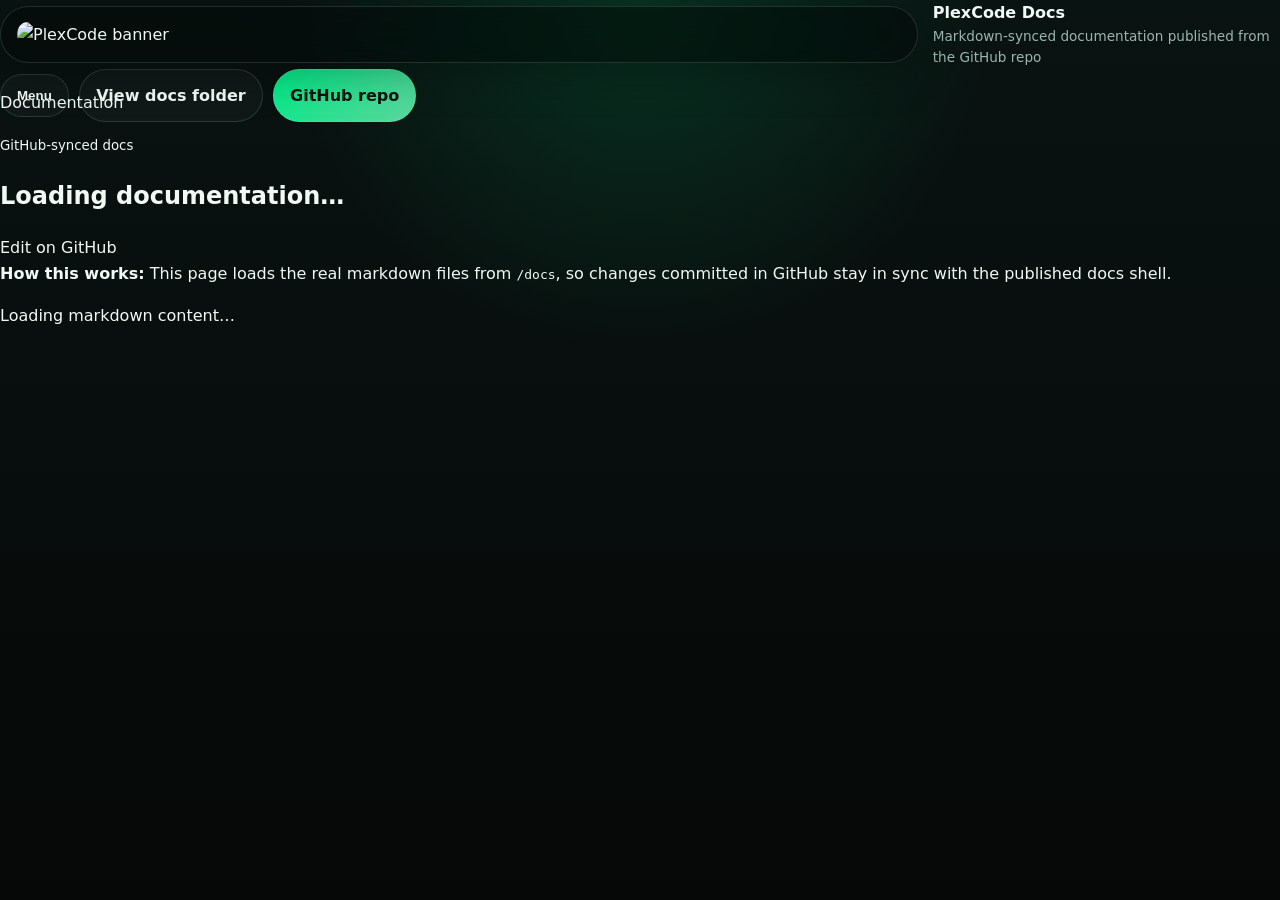
==== commit 1ad29615: "Merge pull request #12 from pfn000/codex/create-directory-structure-for-project-da5n86 Publish docs " ====
--- a/docs/index.html
+++ b/docs/index.html
@@ -7,6 +7,7 @@
     <meta
       name="description"
       content="PlexCode documentation rendered from the markdown files committed in the docs folder."
+      content="PlexCode documentation portal for language overview, syntax, tooling, workflows, and platform guidance."
     />
     <style>
       :root {
@@ -25,6 +26,21 @@
         --sidebar-w: 290px;
         --radius-xl: 24px;
         --radius-lg: 18px;
+        --bg: #07110f;
+        --bg-accent: radial-gradient(circle at top, rgba(0, 245, 140, 0.14), transparent 32%),
+          linear-gradient(180deg, #091311 0%, #050807 100%);
+        --panel: rgba(10, 17, 15, 0.72);
+        --panel-strong: rgba(7, 13, 11, 0.92);
+        --border: rgba(180, 255, 222, 0.14);
+        --text: #effaf5;
+        --muted: #9bb6ad;
+        --accent: #00f58c;
+        --accent-soft: rgba(0, 245, 140, 0.14);
+        --shadow: 0 30px 80px rgba(0, 0, 0, 0.45);
+        --radius-xl: 28px;
+        --radius-lg: 22px;
+        --radius-md: 16px;
+        --content-width: 1180px;
       }
 
       * {
@@ -43,6 +59,18 @@
           linear-gradient(180deg, #0b1210 0%, #050707 100%);
         color: var(--text);
         min-height: 100vh;
+        font-family: Inter, ui-sans-serif, system-ui, -apple-system, BlinkMacSystemFont, "Segoe UI",
+          sans-serif;
+        color: var(--text);
+        background: var(--bg-accent);
+        min-height: 100vh;
+        line-height: 1.6;
+        overflow-x: hidden;
+      }
+
+      img,
+      svg {
+        max-width: 100%;
       }
 
       a {
@@ -73,6 +101,31 @@
         top: 0;
         z-index: 40;
         height: var(--topbar-h);
+      p,
+      li,
+      code,
+      pre,
+      h1,
+      h2,
+      h3,
+      h4 {
+        overflow-wrap: anywhere;
+        word-break: break-word;
+      }
+
+      .page-shell {
+        width: min(100% - 2rem, var(--content-width));
+        margin: 0 auto;
+      }
+
+      .site-nav {
+        position: sticky;
+        top: 0;
+        z-index: 1000;
+        padding: 1rem 0;
+      }
+
+      .nav-bar {
         display: flex;
         align-items: center;
         justify-content: space-between;
@@ -94,6 +147,30 @@
       .brand-wrap img {
         width: clamp(8rem, 16vw, 11rem);
         object-fit: contain;
+        width: min(100% - 2rem, var(--content-width));
+        margin: 0 auto;
+        padding: 0.9rem 1rem;
+        border: 1px solid var(--border);
+        background: rgba(6, 10, 9, 0.58);
+        backdrop-filter: blur(20px) saturate(150%);
+        -webkit-backdrop-filter: blur(20px) saturate(150%);
+        border-radius: 999px;
+        box-shadow: 0 12px 40px rgba(0, 0, 0, 0.26);
+      }
+
+      .brand {
+        display: inline-flex;
+        align-items: center;
+        gap: 0.85rem;
+        min-width: 0;
+      }
+
+      .brand-mark {
+        width: clamp(7.5rem, 18vw, 11.5rem);
+        height: auto;
+        display: block;
+        object-fit: contain;
+        filter: drop-shadow(0 10px 22px rgba(0, 0, 0, 0.3));
       }
 
       .brand-copy {
@@ -240,6 +317,266 @@
         justify-content: space-between;
         gap: 1rem;
         padding: 1.1rem 1.2rem;
+      .brand-copy strong,
+      .brand-copy span {
+        display: block;
+        white-space: nowrap;
+        overflow: hidden;
+        text-overflow: ellipsis;
+      }
+
+      .brand-copy strong {
+        font-size: 0.98rem;
+        letter-spacing: 0.02em;
+      }
+
+      .brand-copy span {
+        color: var(--muted);
+        font-size: 0.82rem;
+      }
+
+      .nav-links {
+        display: flex;
+        align-items: center;
+        gap: 0.3rem;
+        flex-wrap: wrap;
+      }
+
+      .nav-links a,
+      .nav-cta,
+      .mobile-panel a {
+        border-radius: 999px;
+        padding: 0.72rem 1rem;
+        color: var(--muted);
+        transition: background-color 0.2s ease, color 0.2s ease, transform 0.2s ease;
+      }
+
+      .nav-links a:hover,
+      .nav-links a:focus-visible,
+      .mobile-panel a:hover,
+      .mobile-panel a:focus-visible {
+        background: rgba(255, 255, 255, 0.05);
+        color: var(--text);
+      }
+
+      .nav-cta {
+        background: linear-gradient(135deg, rgba(0, 245, 140, 0.96), rgba(92, 255, 176, 0.82));
+        color: #03120b;
+        font-weight: 700;
+        box-shadow: 0 16px 32px rgba(0, 245, 140, 0.24);
+      }
+
+      .nav-cta:hover,
+      .nav-cta:focus-visible {
+        transform: translateY(-1px);
+      }
+
+      .menu-toggle {
+        display: none;
+        align-items: center;
+        justify-content: center;
+        width: 3rem;
+        height: 3rem;
+        border-radius: 999px;
+        border: 1px solid var(--border);
+        background: rgba(255, 255, 255, 0.04);
+        color: var(--text);
+        cursor: pointer;
+      }
+
+      .mobile-panel {
+        display: none;
+        width: min(100% - 2rem, var(--content-width));
+        margin: 0.75rem auto 0;
+        padding: 0.8rem;
+        border-radius: 26px;
+        border: 1px solid var(--border);
+        background: rgba(8, 13, 12, 0.78);
+        backdrop-filter: blur(20px) saturate(140%);
+        -webkit-backdrop-filter: blur(20px) saturate(140%);
+        box-shadow: var(--shadow);
+      }
+
+      .mobile-panel.open {
+        display: grid;
+        gap: 0.4rem;
+      }
+
+      .hero {
+        padding: 2rem 0 1rem;
+      }
+
+      .hero-card {
+        position: relative;
+        overflow: hidden;
+        border-radius: var(--radius-xl);
+        border: 1px solid var(--border);
+        background: linear-gradient(160deg, rgba(12, 21, 18, 0.95), rgba(6, 10, 9, 0.84));
+        box-shadow: var(--shadow);
+        padding: clamp(1.5rem, 2vw, 2rem);
+      }
+
+      .hero-grid {
+        display: grid;
+        grid-template-columns: 1.3fr 0.9fr;
+        gap: 1.5rem;
+        align-items: center;
+      }
+
+      .hero-card::after {
+        content: "";
+        position: absolute;
+        inset: auto -12% -28% auto;
+        width: 22rem;
+        height: 22rem;
+        background: radial-gradient(circle, rgba(0, 245, 140, 0.22), transparent 64%);
+        pointer-events: none;
+      }
+
+      .eyebrow {
+        display: inline-flex;
+        align-items: center;
+        gap: 0.55rem;
+        padding: 0.45rem 0.8rem;
+        border-radius: 999px;
+        background: var(--accent-soft);
+        color: #caffea;
+        border: 1px solid rgba(130, 255, 198, 0.18);
+        font-size: 0.84rem;
+        font-weight: 700;
+        letter-spacing: 0.04em;
+        text-transform: uppercase;
+      }
+
+      h1 {
+        font-size: clamp(2.2rem, 5vw, 4.6rem);
+        line-height: 1.02;
+        margin: 1rem 0;
+        letter-spacing: -0.04em;
+      }
+
+      .hero p {
+        font-size: clamp(1rem, 1.7vw, 1.18rem);
+        color: #c8ddd6;
+        max-width: 62ch;
+      }
+
+      .hero-actions {
+        display: flex;
+        flex-wrap: wrap;
+        gap: 0.85rem;
+        margin-top: 1.5rem;
+      }
+
+      .button {
+        display: inline-flex;
+        align-items: center;
+        justify-content: center;
+        gap: 0.65rem;
+        padding: 0.95rem 1.2rem;
+        border-radius: 16px;
+        border: 1px solid rgba(157, 255, 210, 0.14);
+        background: rgba(255, 255, 255, 0.05);
+        color: var(--text);
+        font-weight: 700;
+      }
+
+      .button.primary {
+        background: linear-gradient(135deg, rgba(0, 245, 140, 1), rgba(94, 255, 178, 0.82));
+        color: #02150b;
+        box-shadow: 0 18px 36px rgba(0, 245, 140, 0.2);
+      }
+
+      .stat-grid,
+      .card-grid,
+      .footer-grid {
+        display: grid;
+        gap: 1rem;
+      }
+
+      .stat-grid {
+        grid-template-columns: repeat(3, minmax(0, 1fr));
+      }
+
+      .stat-card,
+      .doc-card,
+      .code-panel,
+      .footer-panel {
+        border-radius: var(--radius-lg);
+        border: 1px solid var(--border);
+        background: var(--panel);
+        box-shadow: var(--shadow);
+      }
+
+      .stat-card {
+        padding: 1rem;
+      }
+
+      .stat-card strong {
+        display: block;
+        font-size: 1.55rem;
+        margin-bottom: 0.15rem;
+      }
+
+      .stat-card span {
+        color: var(--muted);
+      }
+
+      .preview {
+        padding: 1rem;
+        border-radius: var(--radius-lg);
+        border: 1px solid rgba(181, 255, 223, 0.14);
+        background: rgba(255, 255, 255, 0.03);
+      }
+
+      .code-panel {
+        overflow: hidden;
+      }
+
+      .code-header {
+        display: flex;
+        align-items: center;
+        justify-content: space-between;
+        gap: 1rem;
+        padding: 0.9rem 1rem;
+        border-bottom: 1px solid rgba(255, 255, 255, 0.06);
+        color: var(--muted);
+      }
+
+      .code-dots {
+        display: inline-flex;
+        gap: 0.5rem;
+      }
+
+      .code-dots span {
+        width: 0.72rem;
+        height: 0.72rem;
+        border-radius: 50%;
+        background: rgba(255, 255, 255, 0.22);
+      }
+
+      pre {
+        margin: 0;
+        padding: 1rem;
+        font-size: 0.95rem;
+        color: #d9fff0;
+        background: rgba(2, 7, 6, 0.84);
+        overflow-x: auto;
+      }
+
+      main {
+        padding-bottom: 4rem;
+      }
+
+      section {
+        padding: 1rem 0 0;
+      }
+
+      .section-header {
+        display: flex;
+        align-items: end;
+        justify-content: space-between;
+        gap: 1rem;
         margin-bottom: 1rem;
         flex-wrap: wrap;
       }
@@ -342,6 +679,114 @@
       }
 
       .toc-card ul {
+      .section-header h2 {
+        margin: 0;
+        font-size: clamp(1.6rem, 3vw, 2.4rem);
+      }
+
+      .section-header p {
+        margin: 0;
+        color: var(--muted);
+        max-width: 58ch;
+      }
+
+      .card-grid {
+        grid-template-columns: repeat(3, minmax(0, 1fr));
+      }
+
+      .doc-card {
+        padding: 1.2rem;
+      }
+
+      .doc-card h3 {
+        margin-top: 0;
+        margin-bottom: 0.45rem;
+      }
+
+      .doc-card p,
+      .doc-card li {
+        color: #d0e3dc;
+      }
+
+      .chip-row {
+        display: flex;
+        flex-wrap: wrap;
+        gap: 0.6rem;
+      }
+
+      .chip {
+        display: inline-flex;
+        align-items: center;
+        padding: 0.42rem 0.72rem;
+        border-radius: 999px;
+        border: 1px solid rgba(255, 255, 255, 0.07);
+        background: rgba(255, 255, 255, 0.03);
+        color: #cbe6dc;
+        font-size: 0.88rem;
+      }
+
+      .two-up {
+        display: grid;
+        grid-template-columns: 1.05fr 0.95fr;
+        gap: 1rem;
+      }
+
+      .table-wrap {
+        overflow-x: auto;
+      }
+
+      table {
+        width: 100%;
+        border-collapse: collapse;
+        min-width: 38rem;
+      }
+
+      th,
+      td {
+        text-align: left;
+        padding: 0.9rem 1rem;
+        border-bottom: 1px solid rgba(255, 255, 255, 0.07);
+        vertical-align: top;
+      }
+
+      th {
+        color: #d9fff0;
+        font-size: 0.88rem;
+        letter-spacing: 0.04em;
+        text-transform: uppercase;
+      }
+
+      td {
+        color: #c4d9d1;
+      }
+
+      .cta-panel {
+        margin-top: 1.2rem;
+        padding: clamp(1.3rem, 2vw, 1.8rem);
+        border-radius: var(--radius-xl);
+        border: 1px solid rgba(133, 255, 200, 0.14);
+        background: linear-gradient(145deg, rgba(0, 245, 140, 0.12), rgba(7, 12, 10, 0.86));
+        box-shadow: var(--shadow);
+      }
+
+      footer {
+        padding: 1rem 0 3rem;
+      }
+
+      .footer-panel {
+        padding: 1.3rem;
+      }
+
+      .footer-grid {
+        grid-template-columns: 1.2fr repeat(3, minmax(0, 1fr));
+      }
+
+      .footer-title {
+        margin: 0 0 0.75rem;
+        font-size: 1rem;
+      }
+
+      .footer-list {
         list-style: none;
         margin: 0;
         padding: 0;
@@ -407,6 +852,89 @@
 
         .content-area {
           padding: 0.8rem;
+        gap: 0.6rem;
+        color: var(--muted);
+      }
+
+      .footer-bottom {
+        display: flex;
+        align-items: center;
+        justify-content: space-between;
+        gap: 1rem;
+        margin-top: 1rem;
+        padding-top: 1rem;
+        border-top: 1px solid rgba(255, 255, 255, 0.08);
+        color: var(--muted);
+        flex-wrap: wrap;
+      }
+
+      .footer-signoff {
+        display: inline-flex;
+        align-items: center;
+        gap: 0.9rem;
+        min-width: 0;
+      }
+
+      .footer-logo {
+        width: clamp(3rem, 8vw, 4.5rem);
+        height: auto;
+        object-fit: contain;
+        filter: drop-shadow(0 12px 20px rgba(0, 0, 0, 0.3));
+        flex-shrink: 0;
+      }
+
+      @media (max-width: 980px) {
+        .hero-grid,
+        .two-up,
+        .card-grid,
+        .footer-grid,
+        .stat-grid {
+          grid-template-columns: 1fr;
+        }
+
+        .nav-links,
+        .nav-cta {
+          display: none;
+        }
+
+        .menu-toggle {
+          display: inline-flex;
+        }
+
+        .nav-bar {
+          border-radius: 28px;
+        }
+      }
+
+      @media (max-width: 640px) {
+        body {
+          font-size: 15px;
+        }
+
+        .page-shell,
+        .nav-bar,
+        .mobile-panel {
+          width: min(100% - 1rem, var(--content-width));
+        }
+
+        .hero-card,
+        .doc-card,
+        .stat-card,
+        .footer-panel,
+        .cta-panel {
+          border-radius: 20px;
+        }
+
+        .button,
+        .nav-links a,
+        .mobile-panel a,
+        .nav-cta {
+          width: 100%;
+          justify-content: center;
+        }
+
+        table {
+          min-width: 30rem;
         }
       }
     </style>
@@ -609,6 +1137,363 @@
       });
 
       loadPage(currentPageId());
+    <header class="site-nav">
+      <div class="nav-bar">
+        <a class="brand" href="#top" aria-label="PlexCode Docs home">
+          <img class="brand-mark" src="https://raw.githubusercontent.com/pfn000/PleX/main/Assets/Images/PleXcode%20Banner.PNG" alt="PlexCode logo banner" />
+          <div class="brand-copy">
+            <strong>PlexCode Docs</strong>
+            <span>Language, tooling, runtime, and API reference</span>
+          </div>
+        </a>
+
+        <nav class="nav-links" aria-label="Primary navigation">
+          <a href="#overview">Overview</a>
+          <a href="#language">Language</a>
+          <a href="#tooling">Tooling</a>
+          <a href="#guides">Guides</a>
+          <a href="#faq">FAQ</a>
+        </nav>
+
+        <a class="nav-cta" href="#start">Start building</a>
+        <button class="menu-toggle" id="menuToggle" aria-expanded="false" aria-controls="mobileMenu">
+          ☰
+        </button>
+      </div>
+
+      <nav class="mobile-panel" id="mobileMenu" aria-label="Mobile navigation">
+        <a href="#overview">Overview</a>
+        <a href="#language">Language</a>
+        <a href="#tooling">Tooling</a>
+        <a href="#guides">Guides</a>
+        <a href="#faq">FAQ</a>
+        <a class="nav-cta" href="#start">Start building</a>
+      </nav>
+    </header>
+
+    <main id="top">
+      <section class="hero">
+        <div class="page-shell">
+          <div class="hero-card">
+            <div class="hero-grid">
+              <div>
+                <div class="eyebrow">Dark-mode language portal</div>
+                <h1>Build, document, and ship PlexCode with a docs site designed for real language teams.</h1>
+                <p>
+                  This starter documentation page is built for a brand new programming language launch. It includes a frosted glass navigation system, responsive mobile layouts, wrapped typography, docs-focused content blocks, and a production-style footer with legal and about links.
+                </p>
+                <div class="hero-actions">
+                  <a class="button primary" href="#start">Read getting started</a>
+                  <a class="button" href="#reference">Explore the reference</a>
+                </div>
+              </div>
+
+              <div class="preview">
+                <div class="code-panel">
+                  <div class="code-header">
+                    <span class="code-dots"><span></span><span></span><span></span></span>
+                    <span>hello-world.plxcode</span>
+                  </div>
+                  <pre><code>module launch;
+
+fn main() {
+  let greeting = "Hello from PlexCode";
+  runtime.print(greeting);
+}
+
+pipeline deploy(target: "edge") {
+  optimize level: 3;
+  secure strict;
+}</code></pre>
+                </div>
+              </div>
+            </div>
+          </div>
+        </div>
+      </section>
+
+      <section id="overview">
+        <div class="page-shell">
+          <div class="section-header">
+            <div>
+              <h2>Docs homepage essentials</h2>
+            </div>
+            <p>
+              A complete docs landing page should help new users understand what the language is, how to get started fast, and where to find deeper references without getting lost on smaller screens.
+            </p>
+          </div>
+
+          <div class="stat-grid">
+            <article class="stat-card">
+              <strong>Fast onboarding</strong>
+              <span>Hero, install, syntax, and examples surfaced above the fold.</span>
+            </article>
+            <article class="stat-card">
+              <strong>Mobile ready</strong>
+              <span>Responsive cards, wrapped text, flexible nav, and scrollable tables.</span>
+            </article>
+            <article class="stat-card">
+              <strong>Launch friendly</strong>
+              <span>Footer, legal, community, and roadmap sections included for a public docs portal.</span>
+            </article>
+          </div>
+        </div>
+      </section>
+
+      <section id="start">
+        <div class="page-shell two-up">
+          <article class="doc-card">
+            <div class="section-header">
+              <div>
+                <h2>Getting started</h2>
+              </div>
+              <p>Give new developers a zero-conf path from install to first successful run.</p>
+            </div>
+            <ol>
+              <li>Install the PlexCode CLI and runtime for your platform.</li>
+              <li>Create a project with <code>plex init my-app</code>.</li>
+              <li>Run <code>plex dev</code> to launch the local environment.</li>
+              <li>Ship with <code>plex deploy</code> after tests and policy checks pass.</li>
+            </ol>
+            <div class="chip-row" aria-label="Quick links">
+              <span class="chip">Install</span>
+              <span class="chip">CLI</span>
+              <span class="chip">Editor setup</span>
+              <span class="chip">Examples</span>
+            </div>
+          </article>
+
+          <article class="doc-card" id="reference">
+            <div class="section-header">
+              <div>
+                <h2>Reference structure</h2>
+              </div>
+              <p>Organize the language docs so readers can discover concepts and APIs quickly.</p>
+            </div>
+            <ul>
+              <li><strong>Language guide:</strong> syntax, types, modules, errors, concurrency.</li>
+              <li><strong>Runtime guide:</strong> execution model, packaging, permissions, environment.</li>
+              <li><strong>Standard library:</strong> IO, collections, crypto, networking, time.</li>
+              <li><strong>Tooling:</strong> CLI commands, formatters, linters, package manager, CI.</li>
+            </ul>
+          </article>
+        </div>
+      </section>
+
+      <section id="language">
+        <div class="page-shell">
+          <div class="section-header">
+            <div>
+              <h2>Language foundations</h2>
+            </div>
+            <p>
+              This section gives a brand new language site the core information readers expect: philosophy, syntax overview, and the basic feature map for day-one adoption.
+            </p>
+          </div>
+
+          <div class="card-grid">
+            <article class="doc-card">
+              <h3>Design goals</h3>
+              <p>Explain what PlexCode optimizes for, such as readability, deployment safety, package reproducibility, and runtime observability.</p>
+            </article>
+            <article class="doc-card">
+              <h3>Syntax guide</h3>
+              <p>Document expressions, declarations, modules, traits/interfaces, and pipeline configuration in a single well-linked section.</p>
+            </article>
+            <article class="doc-card">
+              <h3>Type system</h3>
+              <p>Describe primitives, generics, nullability, compile-time constraints, and error handling patterns with real examples.</p>
+            </article>
+          </div>
+        </div>
+      </section>
+
+      <section id="tooling">
+        <div class="page-shell two-up">
+          <article class="doc-card">
+            <div class="section-header">
+              <div>
+                <h2>Tooling and workflows</h2>
+              </div>
+              <p>Make CLI workflows easy to scan and easy to use on phones.</p>
+            </div>
+            <div class="table-wrap">
+              <table>
+                <thead>
+                  <tr>
+                    <th>Command</th>
+                    <th>Purpose</th>
+                    <th>Notes</th>
+                  </tr>
+                </thead>
+                <tbody>
+                  <tr>
+                    <td><code>plex init</code></td>
+                    <td>Create a new app, package, or library skeleton.</td>
+                    <td>Use templates for API, web, and runtime modules.</td>
+                  </tr>
+                  <tr>
+                    <td><code>plex test</code></td>
+                    <td>Run unit, integration, and snapshot suites.</td>
+                    <td>Integrate coverage and CI-friendly output.</td>
+                  </tr>
+                  <tr>
+                    <td><code>plex fmt</code></td>
+                    <td>Apply official formatting rules across the workspace.</td>
+                    <td>Keeps style consistent for contributors.</td>
+                  </tr>
+                  <tr>
+                    <td><code>plex deploy</code></td>
+                    <td>Package, validate, and release build artifacts.</td>
+                    <td>Include environment policy and permission checks.</td>
+                  </tr>
+                </tbody>
+              </table>
+            </div>
+          </article>
+
+          <article class="doc-card">
+            <div class="section-header">
+              <div>
+                <h2>What a new language docs site should include</h2>
+              </div>
+              <p>Use this as a launch checklist for public-facing documentation quality.</p>
+            </div>
+            <ul>
+              <li>Version switcher and release notes archive.</li>
+              <li>Install matrix for macOS, Linux, Windows, and containers.</li>
+              <li>Migration guides for language changes and deprecations.</li>
+              <li>Accessibility notes and keyboard navigation expectations.</li>
+              <li>Security policy, disclosure route, and package trust model.</li>
+              <li>Clear legal footer links and support/community destinations.</li>
+            </ul>
+          </article>
+        </div>
+      </section>
+
+      <section id="guides">
+        <div class="page-shell">
+          <div class="section-header">
+            <div>
+              <h2>Popular guides</h2>
+            </div>
+            <p>Help users jump directly into the workflows they are most likely to need on day one and week one.</p>
+          </div>
+          <div class="card-grid">
+            <article class="doc-card">
+              <h3>Build your first service</h3>
+              <p>Create a lightweight starter that introduces routing, modules, environment configuration, and deployment.</p>
+            </article>
+            <article class="doc-card">
+              <h3>Package publishing</h3>
+              <p>Walk through dependency metadata, semantic versioning, changelog requirements, and release signing.</p>
+            </article>
+            <article class="doc-card">
+              <h3>Editor integrations</h3>
+              <p>Document syntax highlighting, formatting, linting, snippets, and language server installation.</p>
+            </article>
+          </div>
+
+          <div class="cta-panel">
+            <h3>Launch-ready docs messaging</h3>
+            <p>
+              When you are introducing a brand new language, the docs should explain the why, reduce fear during the first install, and make the community/legal/support routes obvious from every page.
+            </p>
+          </div>
+        </div>
+      </section>
+
+      <section id="faq">
+        <div class="page-shell">
+          <div class="section-header">
+            <div>
+              <h2>Frequently asked questions</h2>
+            </div>
+            <p>These are the questions most readers ask before adopting a new language in production.</p>
+          </div>
+          <div class="card-grid">
+            <article class="doc-card">
+              <h3>Is PlexCode production ready?</h3>
+              <p>Use this answer area to describe release maturity, compatibility guarantees, and your support horizon.</p>
+            </article>
+            <article class="doc-card">
+              <h3>What platforms are supported?</h3>
+              <p>List officially supported runtimes, architectures, package managers, and deployment targets.</p>
+            </article>
+            <article class="doc-card">
+              <h3>How does versioning work?</h3>
+              <p>Document semantic versioning, preview channels, and upgrade expectations for developers and teams.</p>
+            </article>
+          </div>
+        </div>
+      </section>
+    </main>
+
+    <footer>
+      <div class="page-shell">
+        <div class="footer-panel">
+          <div class="footer-grid">
+            <section>
+              <h3 class="footer-title">PlexCode Docs</h3>
+              <p>
+                A dark-mode documentation starter page for launching a new programming language with polished navigation, responsive layouts, and a docs-grade footer.
+              </p>
+            </section>
+            <section>
+              <h3 class="footer-title">Docs</h3>
+              <ul class="footer-list">
+                <li><a href="#start">Getting Started</a></li>
+                <li><a href="#language">Language Guide</a></li>
+                <li><a href="#tooling">CLI &amp; Tooling</a></li>
+                <li><a href="#faq">FAQ</a></li>
+              </ul>
+            </section>
+            <section>
+              <h3 class="footer-title">Company</h3>
+              <ul class="footer-list">
+                <li><a href="#">About</a></li>
+                <li><a href="#">Community</a></li>
+                <li><a href="#">Careers</a></li>
+                <li><a href="#">Contact</a></li>
+              </ul>
+            </section>
+            <section>
+              <h3 class="footer-title">Legal</h3>
+              <ul class="footer-list">
+                <li><a href="#">Legal</a></li>
+                <li><a href="#">Privacy</a></li>
+                <li><a href="#">Terms</a></li>
+                <li><a href="#">Security</a></li>
+              </ul>
+            </section>
+          </div>
+
+          <div class="footer-bottom">
+            <div class="footer-signoff">
+              <img class="footer-logo" src="https://raw.githubusercontent.com/pfn000/PleX/main/Assets/Images/NCOM%20Logo.png" alt="NCOM Systems company logo" />
+              <span>© 2026 NCOM Systems. All rights reserved.</span>
+            </div>
+            <span>Dark mode · Frosted glass nav · Responsive footer</span>
+          </div>
+        </div>
+      </div>
+    </footer>
+
+    <script>
+      const menuToggle = document.getElementById('menuToggle');
+      const mobileMenu = document.getElementById('mobileMenu');
+
+      menuToggle?.addEventListener('click', () => {
+        const isOpen = mobileMenu.classList.toggle('open');
+        menuToggle.setAttribute('aria-expanded', String(isOpen));
+      });
+
+      mobileMenu?.querySelectorAll('a').forEach((link) => {
+        link.addEventListener('click', () => {
+          mobileMenu.classList.remove('open');
+          menuToggle.setAttribute('aria-expanded', 'false');
+        });
+      });
     </script>
   </body>
 </html>
